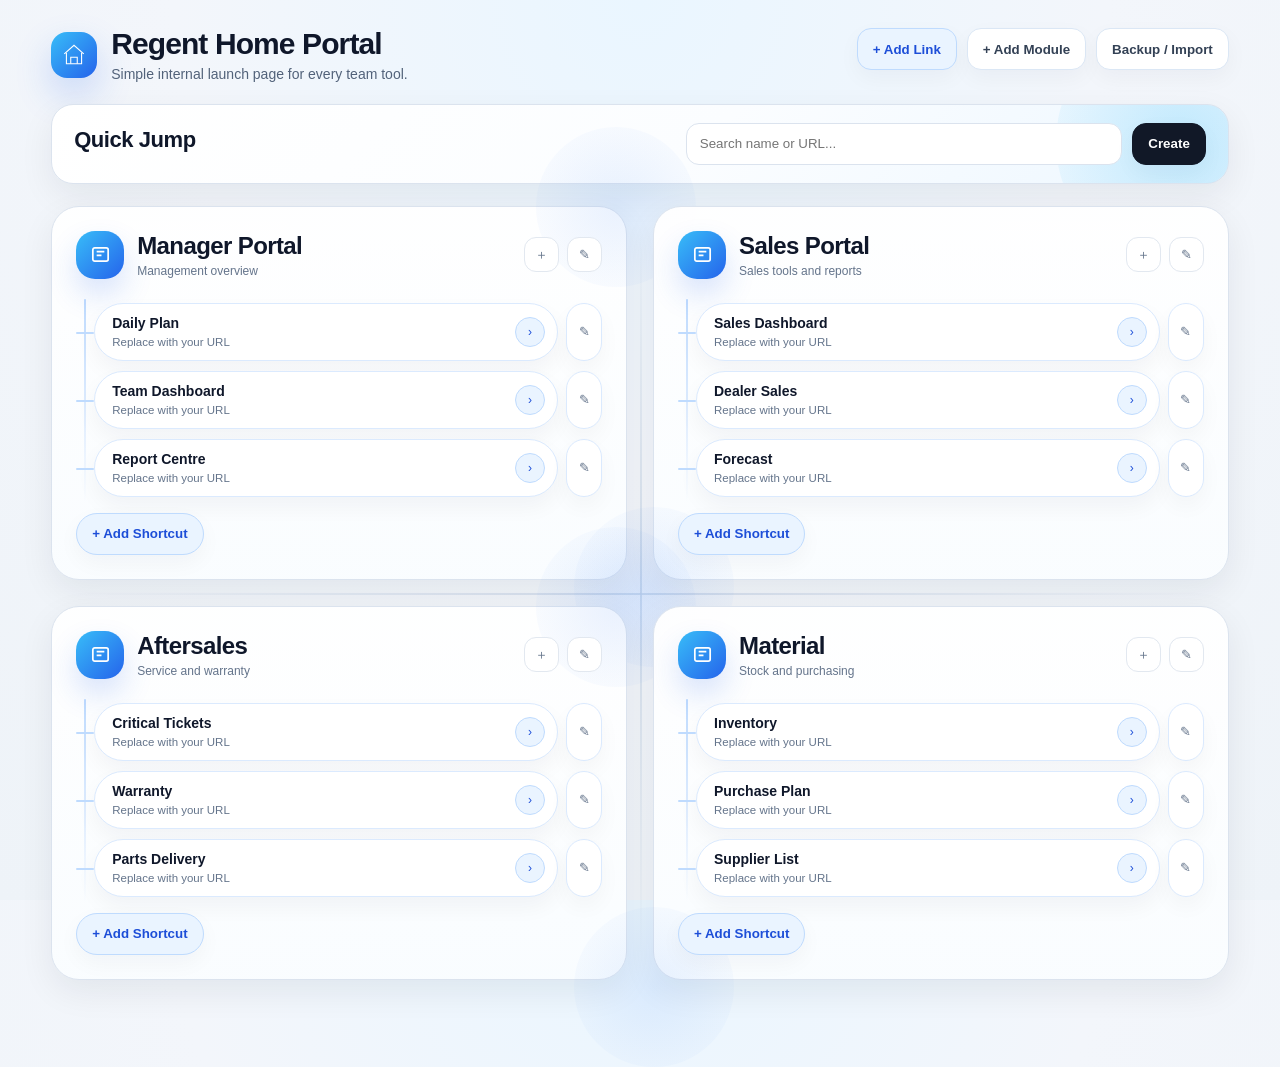
==== index.html @ 72407974 "2" ====
<!doctype html>
<html lang="en">
<head>
<meta charset="utf-8"/>
<meta name="viewport" content="width=device-width,initial-scale=1"/>
<title>Regent Home Portal</title>
<style>
:root{--bg:#f3f6fb;--card:#fff;--ink:#0f172a;--muted:#64748b;--line:#dbe3ee;--blue:#3b82f6;--blue2:#38bdf8;--nav:#0b1222;--shadow:0 12px 34px rgba(15,23,42,.07);--shadow2:0 24px 80px rgba(15,23,42,.18);--radius:22px}
*{box-sizing:border-box}html,body{height:100%}body{margin:0;background:radial-gradient(circle at top,#eaf6ff 0,#f3f6fb 42%,#eef3f8 100%);color:var(--ink);font-family:Inter,"Segoe UI",Roboto,Arial,sans-serif;font-size:14px}.page{min-height:100vh;padding:28px clamp(18px,4vw,54px) 44px}.topbar{display:flex;align-items:flex-start;justify-content:space-between;gap:20px;margin-bottom:22px}.brand{display:flex;gap:14px;align-items:center}.brandMark{width:46px;height:46px;border-radius:16px;background:linear-gradient(135deg,var(--blue2),#2563eb);display:flex;align-items:center;justify-content:center;color:#fff;box-shadow:0 16px 36px rgba(37,99,235,.22)}.brand h1{font-size:30px;line-height:1.05;margin:0;font-weight:650;letter-spacing:-.03em}.brand p{margin:6px 0 0;color:#52627a}.actions{display:flex;gap:10px;flex-wrap:wrap;justify-content:flex-end}.btn{height:42px;border:1px solid #dbe7f5;background:#fff;border-radius:14px;padding:0 15px;color:#334155;font-weight:650;cursor:pointer;box-shadow:0 8px 22px rgba(15,23,42,.04)}.btn:hover{background:#f8fbff}.btn.primary{border-color:#bfdbfe;background:#eaf4ff;color:#1d4ed8}.btn.dark{border-color:#111827;background:#111827;color:#fff}.btn.danger{border-color:#fecaca;background:#fff1f2;color:#b91c1c}.hero{position:relative;background:linear-gradient(135deg,#fff 0%,#fbfdff 55%,#edf7ff 100%);border:1px solid var(--line);border-radius:var(--radius);box-shadow:var(--shadow);padding:22px 24px;margin-bottom:22px;overflow:hidden}.hero:before{content:"";position:absolute;right:-78px;top:-88px;width:250px;height:250px;border-radius:999px;background:radial-gradient(circle,rgba(56,189,248,.25),rgba(59,130,246,0));pointer-events:none}.heroInner{position:relative;display:grid;grid-template-columns:1fr auto;gap:16px;align-items:center}.hero h2{font-size:22px;margin:0 0 8px;font-weight:600;letter-spacing:-.02em}.hero p{margin:0;color:#607089;line-height:1.5}.searchWrap{display:flex;gap:10px;min-width:min(520px,45vw)}.input,.select{height:42px;border:1px solid var(--line);border-radius:13px;background:#fff;padding:0 13px;color:#0f172a;outline:0;width:100%}.input:focus,.select:focus,.textarea:focus{border-color:#93c5fd;box-shadow:0 0 0 3px rgba(147,197,253,.28)}
.portalCanvas{position:relative;display:grid;grid-template-columns:1fr 1fr;grid-template-rows:minmax(310px,1fr) minmax(310px,1fr);gap:22px;min-height:690px}.portalCanvas:before,.portalCanvas:after{content:"";position:absolute;background:#ccd7e5;z-index:0}.portalCanvas:before{left:50%;top:24px;bottom:24px;width:1px}.portalCanvas:after{top:50%;left:24px;right:24px;height:1px}.hub{position:absolute;left:50%;top:50%;transform:translate(-50%,-50%);width:96px;height:96px;border-radius:32px;background:linear-gradient(135deg,#0f172a,#1e293b);box-shadow:0 24px 70px rgba(15,23,42,.22);z-index:2;display:flex;align-items:center;justify-content:center;color:#fff;border:8px solid #f3f6fb}.hub svg{width:32px;height:32px;stroke-width:1.7}.moduleCard{position:relative;z-index:1;background:rgba(255,255,255,.92);border:1px solid var(--line);border-radius:26px;box-shadow:var(--shadow);padding:22px;display:flex;flex-direction:column;overflow:hidden}.moduleCard:after{content:"";position:absolute;width:160px;height:160px;right:-70px;top:-80px;border-radius:999px;background:radial-gradient(circle,rgba(59,130,246,.13),rgba(59,130,246,0));pointer-events:none}.moduleCard:nth-child(2n):after{left:-80px;right:auto;top:auto;bottom:-88px}.moduleTop{display:flex;align-items:center;justify-content:space-between;gap:12px;margin-bottom:16px}.moduleTitle{display:flex;align-items:center;gap:13px;min-width:0}.moduleIcon{width:48px;height:48px;border-radius:17px;background:linear-gradient(135deg,#38bdf8,#2563eb);color:#fff;display:flex;align-items:center;justify-content:center;box-shadow:0 15px 30px rgba(37,99,235,.18);flex:0 0 auto}.moduleIcon svg{width:23px;height:23px;stroke-width:1.8}.moduleTitle h3{margin:0;font-size:24px;font-weight:650;letter-spacing:-.025em;white-space:nowrap;overflow:hidden;text-overflow:ellipsis}.moduleTitle p{margin:4px 0 0;color:#64748b;font-size:12px}.miniActions{display:flex;gap:8px}.iconBtn{width:35px;height:35px;border:1px solid #e2e8f0;background:#fff;border-radius:12px;display:inline-flex;align-items:center;justify-content:center;cursor:pointer;color:#64748b}.iconBtn:hover{background:#f8fbff;color:#0f172a}.linkGrid{display:grid;grid-template-columns:repeat(2,minmax(0,1fr));gap:12px;margin-top:4px}.portalLink{min-height:74px;text-decoration:none;color:#0f172a;background:#f9fbfe;border:1px solid #e5edf6;border-radius:16px;padding:14px 14px;display:grid;grid-template-columns:1fr auto;gap:10px;align-items:center;transition:.16s ease}.portalLink:hover{transform:translateY(-2px);background:#f4f9ff;border-color:#cfe3fb;box-shadow:0 12px 28px rgba(15,23,42,.07)}.portalLink b{display:block;font-size:14px;font-weight:650;overflow:hidden;text-overflow:ellipsis;white-space:nowrap}.portalLink span{display:block;margin-top:5px;color:#64748b;font-size:12px;overflow:hidden;text-overflow:ellipsis;white-space:nowrap}.goBadge{font-size:12px;color:#1d4ed8;background:#eaf4ff;border:1px solid #bfdbfe;border-radius:999px;padding:6px 9px}.empty{border:1px dashed #cbd5e1;border-radius:17px;background:rgba(248,251,255,.75);padding:17px;color:#64748b;line-height:1.5}.addSmall{margin-top:auto;padding-top:16px}.portalView{display:none;position:fixed;inset:0;z-index:40;background:var(--bg)}.portalView.active{display:block}.portalBar{height:62px;display:flex;align-items:center;justify-content:space-between;gap:12px;background:#fff;border-bottom:1px solid var(--line);box-shadow:0 10px 28px rgba(15,23,42,.05);padding:0 18px 0 22px}.portalTitle{min-width:0}.portalTitle b{display:block;font-weight:650;white-space:nowrap;overflow:hidden;text-overflow:ellipsis}.portalTitle span{display:block;color:#64748b;font-size:12px;margin-top:2px;white-space:nowrap;overflow:hidden;text-overflow:ellipsis}.frameWrap{height:calc(100vh - 62px);position:relative}.frame{width:100%;height:100%;border:0;background:#fff}.floatingHome{position:fixed;right:22px;bottom:22px;z-index:60;width:58px;height:58px;border:0;border-radius:20px;background:linear-gradient(135deg,#38bdf8,#2563eb);color:#fff;box-shadow:0 18px 45px rgba(37,99,235,.30);display:none;align-items:center;justify-content:center;cursor:pointer}.portalView.active .floatingHome{display:flex}.modalBack{position:fixed;inset:0;background:rgba(15,23,42,.42);display:none;align-items:center;justify-content:center;z-index:80;padding:20px}.modalBack.active{display:flex}.modal{width:min(720px,100%);background:#fff;border-radius:20px;box-shadow:var(--shadow2);border:1px solid #e2e8f0;overflow:hidden}.modalHead{padding:20px 22px;border-bottom:1px solid #edf2f8;display:flex;justify-content:space-between;align-items:center}.modalHead h3{margin:0;font-size:20px;font-weight:650}.modalBody{padding:20px 22px;display:grid;gap:14px}.formGrid{display:grid;grid-template-columns:1fr 1fr;gap:12px}.field{display:grid;gap:7px}.field label{font-weight:650;color:#334155;font-size:12px}.field.full{grid-column:1/-1}.modalFoot{display:flex;justify-content:flex-end;gap:10px;padding:16px 22px 22px}.textarea{min-height:130px;border:1px solid var(--line);border-radius:12px;background:#fff;padding:12px 13px;color:#0f172a;outline:0;resize:vertical;font-family:inherit}.hide{display:none!important}@media(max-width:1050px){.portalCanvas{grid-template-columns:1fr;grid-template-rows:auto;min-height:0}.portalCanvas:before,.portalCanvas:after,.hub{display:none}.linkGrid{grid-template-columns:repeat(2,minmax(0,1fr))}.heroInner{grid-template-columns:1fr}.searchWrap{min-width:0}}@media(max-width:650px){.page{padding:20px 16px 34px}.topbar{display:block}.actions{justify-content:flex-start;margin-top:14px}.brand h1{font-size:26px}.moduleTitle h3{font-size:20px}.linkGrid,.formGrid{grid-template-columns:1fr}.portalBar{height:auto;min-height:68px;align-items:flex-start;padding:14px}.frameWrap{height:calc(100vh - 76px)}}

/* v3: cleaner link-tree style without the centre Home hub */
.hero{padding:18px 22px}.heroTag{display:none}.portalCanvas{gap:26px;min-height:660px}.portalCanvas:before,.portalCanvas:after{background:linear-gradient(90deg,transparent,#c9d7e8,transparent);opacity:.75}.portalCanvas:before{width:2px;background:linear-gradient(180deg,transparent,#c9d7e8,transparent)}.portalCanvas:after{height:2px}.hub{display:none!important}.moduleCard{border-radius:28px;padding:24px;background:linear-gradient(180deg,rgba(255,255,255,.96),rgba(250,253,255,.94));overflow:visible}.moduleCard:before{content:"";position:absolute;left:32px;top:92px;bottom:76px;width:2px;background:linear-gradient(180deg,#bfdbfe,#dbeafe,transparent);border-radius:999px}.moduleCard:after{opacity:.8}.moduleTop{position:relative;z-index:1}.moduleIcon{border-radius:19px}.linkGrid{position:relative;z-index:1;display:flex;flex-direction:column;gap:10px;margin-top:8px;padding-left:18px}.shortcutWrap{position:relative;display:grid;grid-template-columns:1fr 36px;gap:8px;align-items:stretch}.shortcutWrap:before{content:"";position:absolute;left:-18px;top:50%;width:18px;height:2px;background:#bfdbfe;border-radius:999px}.portalLink{min-height:58px;border-radius:999px;padding:11px 12px 11px 17px;display:grid;grid-template-columns:1fr auto;background:#fff;border-color:#dbeafe;box-shadow:0 10px 22px rgba(15,23,42,.045)}.portalLink:hover{transform:translateX(3px);box-shadow:0 14px 30px rgba(37,99,235,.10)}.portalLink b{font-size:14px}.portalLink span{font-size:11.5px}.goBadge{display:inline-flex;align-items:center;justify-content:center;min-width:30px;height:30px;padding:0;border-radius:999px;font-style:normal}.editShortcut{width:36px;height:100%;min-height:58px;border-radius:18px;border:1px solid #dbeafe;background:#fff;color:#64748b;cursor:pointer;box-shadow:0 10px 22px rgba(15,23,42,.035)}.editShortcut:hover{background:#eaf4ff;color:#1d4ed8;border-color:#bfdbfe}.addSmall{position:relative;z-index:1}.addSmall .btn{border-radius:999px}.empty{position:relative;z-index:1;margin-left:18px}.frameNotice{display:none!important}@media(max-width:1050px){.portalCanvas:before,.portalCanvas:after{display:none}.moduleCard:before{left:31px}.linkGrid{grid-template-columns:1fr;display:flex}}@media(max-width:650px){.shortcutWrap{grid-template-columns:1fr 34px}.editShortcut{width:34px}.linkGrid{padding-left:14px}.shortcutWrap:before{left:-14px;width:14px}}

</style>
</head>
<body>
<div class="page" id="homeApp">
  <header class="topbar">
    <div class="brand"><div class="brandMark"><svg viewBox="0 0 24 24" width="26" height="26" fill="none" stroke="currentColor"><path d="M3 11l9-8 9 8"/><path d="M5 10v10h14V10"/><path d="M9 20v-6h6v6"/></svg></div><div><h1>Regent Home Portal</h1><p>Simple internal launch page for every team tool.</p></div></div>
    <div class="actions"><button class="btn primary" onclick="openLinkModal()">+ Add Link</button><button class="btn" onclick="openModuleModal()">+ Add Module</button><button class="btn" onclick="openDataModal()">Backup / Import</button></div>
  </header>
  <section class="hero">
    <div class="heroInner"><div><h2>Quick Jump</h2><p class="heroTag">Choose a portal, manage shortcuts, and keep everything in one clean launch board.</p></div><div class="searchWrap"><input id="searchInput" class="input" placeholder="Search name or URL..." oninput="render()"><button class="btn dark" onclick="openLinkModal()">Create</button></div></div>
  </section>
  <main class="portalCanvas" id="moduleGrid"></main>
</div>

<div id="portalView" class="portalView">
  <div class="portalBar"><div class="portalTitle"><b id="frameTitle">Portal</b><span id="frameUrl"></span></div><div class="actions"><button class="btn" onclick="reloadFrame()">Reload</button><button class="btn primary" onclick="goHome()">Home</button></div></div>
  <div class="frameWrap"><iframe id="portalFrame" class="frame" title="Portal content"></iframe></div>
  <button class="floatingHome" onclick="goHome()" title="Back to Home"><svg width="25" height="25" viewBox="0 0 24 24" fill="none" stroke="currentColor"><path d="M3 11l9-8 9 8"/><path d="M5 10v10h14V10"/><path d="M9 20v-6h6v6"/></svg></button>
</div>

<div id="linkModal" class="modalBack"><div class="modal"><div class="modalHead"><h3 id="linkModalTitle">Add Link</h3><button class="iconBtn" onclick="closeModals()">✕</button></div><div class="modalBody"><div class="formGrid"><div class="field"><label>Display Name</label><input id="linkName" class="input" placeholder="e.g. Dealer Workbench"></div><div class="field"><label>Module</label><select id="linkModule" class="select"></select></div><div class="field full"><label>URL / HTML file path</label><input id="linkUrl" class="input" placeholder="e.g. dealer-workbench.html or https://example.com"></div><div class="field full"><label>Short note</label><input id="linkNote" class="input" placeholder="Optional description"></div></div></div><div class="modalFoot"><button class="btn" onclick="closeModals()">Cancel</button><button id="deleteLinkBtn" class="btn danger hide" onclick="deleteEditingLink()">Delete</button><button class="btn primary" onclick="saveLink()">Save Link</button></div></div></div>
<div id="moduleModal" class="modalBack"><div class="modal"><div class="modalHead"><h3 id="moduleModalTitle">Add Module</h3><button class="iconBtn" onclick="closeModals()">✕</button></div><div class="modalBody"><div class="formGrid"><div class="field"><label>Module Name</label><input id="moduleName" class="input" placeholder="e.g. Dealer Portal"></div><div class="field"><label>Sub Title</label><input id="moduleNote" class="input" placeholder="Optional"></div></div></div><div class="modalFoot"><button class="btn" onclick="closeModals()">Cancel</button><button id="deleteModuleBtn" class="btn danger hide" onclick="deleteEditingModule()">Delete</button><button class="btn primary" onclick="saveModule()">Save Module</button></div></div></div>
<div id="dataModal" class="modalBack"><div class="modal"><div class="modalHead"><h3>Backup / Import</h3><button class="iconBtn" onclick="closeModals()">✕</button></div><div class="modalBody"><p style="margin:0;color:#607089;line-height:1.5">Copy this JSON as backup, or paste edited JSON and import it.</p><textarea id="dataText" class="textarea"></textarea></div><div class="modalFoot"><button class="btn" onclick="exportData()">Refresh Export</button><button class="btn primary" onclick="importData()">Import JSON</button></div></div></div>

<script>
const STORAGE_KEY="regent_home_portal_v2_grid";
const oldKey="regent_home_portal_v1";
const defaultData={modules:[
  {id:"manager",name:"Manager Portal",note:"Management overview",links:[{id:uid(),name:"Daily Plan",url:"#",note:"Replace with your URL"},{id:uid(),name:"Team Dashboard",url:"#",note:"Replace with your URL"},{id:uid(),name:"Report Centre",url:"#",note:"Replace with your URL"}]},
  {id:"sales",name:"Sales Portal",note:"Sales tools and reports",links:[{id:uid(),name:"Sales Dashboard",url:"#",note:"Replace with your URL"},{id:uid(),name:"Dealer Sales",url:"#",note:"Replace with your URL"},{id:uid(),name:"Forecast",url:"#",note:"Replace with your URL"}]},
  {id:"aftersales",name:"Aftersales",note:"Service and warranty",links:[{id:uid(),name:"Critical Tickets",url:"#",note:"Replace with your URL"},{id:uid(),name:"Warranty",url:"#",note:"Replace with your URL"},{id:uid(),name:"Parts Delivery",url:"#",note:"Replace with your URL"}]},
  {id:"material",name:"Material",note:"Stock and purchasing",links:[{id:uid(),name:"Inventory",url:"#",note:"Replace with your URL"},{id:uid(),name:"Purchase Plan",url:"#",note:"Replace with your URL"},{id:uid(),name:"Supplier List",url:"#",note:"Replace with your URL"}]}
]};
let data=loadData();let editingLink=null;let editingModule=null;const $=id=>document.getElementById(id);
function uid(){return "id"+Math.random().toString(36).slice(2,10)+Date.now().toString(36).slice(-4)}
function loadData(){try{const raw=localStorage.getItem(STORAGE_KEY)||localStorage.getItem(oldKey);if(raw){const parsed=JSON.parse(raw);if(parsed.modules&&Array.isArray(parsed.modules))return parsed}}catch(e){}return structuredClone(defaultData)}
function saveData(){localStorage.setItem(STORAGE_KEY,JSON.stringify(data));}
function esc(v){return String(v??"").replace(/[&<>"']/g,s=>({"&":"&amp;","<":"&lt;",">":"&gt;","\"":"&quot;","'":"&#39;"}[s]))}
function iconSvg(){return `<svg viewBox="0 0 24 24" fill="none" stroke="currentColor"><path d="M4 7a2 2 0 0 1 2-2h12a2 2 0 0 1 2 2v10a2 2 0 0 1-2 2H6a2 2 0 0 1-2-2z"/><path d="M8 9h8M8 13h5"/></svg>`}
function render(){const q=($('searchInput')?.value||'').trim().toLowerCase();const grid=$('moduleGrid');grid.innerHTML='';const modules=data.modules.map(m=>({...m,links:(m.links||[]).filter(l=>!q||[l.name,l.url,l.note,m.name].join(' ').toLowerCase().includes(q))})).filter(m=>!q||m.links.length||m.name.toLowerCase().includes(q));
  modules.forEach(m=>{const card=document.createElement('section');card.className='moduleCard';card.innerHTML=`<div class="moduleTop"><div class="moduleTitle"><div class="moduleIcon">${iconSvg()}</div><div><h3>${esc(m.name)}</h3><p>${esc(m.note||`${(m.links||[]).length} shortcuts`)}</p></div></div><div class="miniActions"><button class="iconBtn" title="Add link" onclick="openLinkModal('${m.id}')">＋</button><button class="iconBtn" title="Edit module" onclick="openModuleModal('${m.id}')">✎</button></div></div><div class="linkGrid">${m.links&&m.links.length?m.links.map(l=>`<div class="shortcutWrap"><a class="portalLink" href="${esc(l.url)}" onclick="openPortal(event,'${m.id}','${l.id}')"><div><b>${esc(l.name)}</b><span>${esc(l.note||l.url)}</span></div><em class="goBadge">›</em></a><button class="editShortcut" title="Edit shortcut" onclick="openLinkModal('${m.id}','${l.id}')">✎</button></div>`).join(''):`<div class="empty">No links yet. Click ＋ to add a shortcut under this module.</div>`}</div><div class="addSmall"><button class="btn primary" onclick="openLinkModal('${m.id}')">+ Add Shortcut</button></div>`;grid.appendChild(card)});
  if(!modules.length){const card=document.createElement('section');card.className='moduleCard';card.innerHTML='<div class="empty">No matching portals found.</div>';grid.appendChild(card)}
}
function normalizeUrl(url){url=(url||'').trim();if(!url)return '#';if(url==='#')return '#';if(url.includes('://')||url.startsWith('/')||url.startsWith('./')||url.startsWith('../')||url.endsWith('.html'))return url;return 'https://'+url}
function findLink(moduleId,linkId){const m=data.modules.find(x=>x.id===moduleId);const l=m?.links?.find(x=>x.id===linkId);return{m,l}}
function openPortal(ev,moduleId,linkId){ev.preventDefault();const {m,l}=findLink(moduleId,linkId);if(!l)return;const url=normalizeUrl(l.url);if(url==='#'){alert('Please edit this shortcut and replace # with a real URL or HTML file path.');return}$('frameTitle').textContent=`${m.name} / ${l.name}`;$('frameUrl').textContent=url;$('portalFrame').src=url;$('portalView').classList.add('active')}
function goHome(){$('portalFrame').src='about:blank';$('portalView').classList.remove('active')}
function reloadFrame(){const f=$('portalFrame');if(f.src)f.src=f.src}
function refreshModuleSelect(selected){$('linkModule').innerHTML=data.modules.map(m=>`<option value="${esc(m.id)}" ${m.id===selected?'selected':''}>${esc(m.name)}</option>`).join('')}
function openLinkModal(moduleId,linkId){editingLink=null;refreshModuleSelect(moduleId||data.modules[0]?.id);$('linkModalTitle').textContent='Add Link';$('linkName').value='';$('linkUrl').value='';$('linkNote').value='';$('deleteLinkBtn').classList.add('hide');if(moduleId&&linkId){const {l}=findLink(moduleId,linkId);if(l){editingLink={moduleId,linkId};$('linkModalTitle').textContent='Edit Link';$('linkModule').value=moduleId;$('linkName').value=l.name||'';$('linkUrl').value=l.url||'';$('linkNote').value=l.note||'';$('deleteLinkBtn').classList.remove('hide')}}$('linkModal').classList.add('active');setTimeout(()=>$('linkName').focus(),40)}
function saveLink(){const moduleId=$('linkModule').value;const name=$('linkName').value.trim();const url=$('linkUrl').value.trim();const note=$('linkNote').value.trim();if(!name||!url){alert('Please enter both display name and URL.');return}if(editingLink){const oldM=data.modules.find(m=>m.id===editingLink.moduleId);const idx=oldM?.links?.findIndex(l=>l.id===editingLink.linkId);if(idx>=0){const item={...oldM.links[idx],name,url,note};oldM.links.splice(idx,1);const newM=data.modules.find(m=>m.id===moduleId);newM.links=newM.links||[];newM.links.push(item)}}else{const m=data.modules.find(x=>x.id===moduleId);m.links=m.links||[];m.links.push({id:uid(),name,url,note})}saveData();closeModals();render()}
function deleteEditingLink(){if(!editingLink)return;const m=data.modules.find(x=>x.id===editingLink.moduleId);m.links=(m.links||[]).filter(l=>l.id!==editingLink.linkId);saveData();closeModals();render()}
function openModuleModal(moduleId){editingModule=null;$('moduleModalTitle').textContent='Add Module';$('moduleName').value='';$('moduleNote').value='';$('deleteModuleBtn').classList.add('hide');if(moduleId){const m=data.modules.find(x=>x.id===moduleId);if(m){editingModule=moduleId;$('moduleModalTitle').textContent='Edit Module';$('moduleName').value=m.name||'';$('moduleNote').value=m.note||'';$('deleteModuleBtn').classList.remove('hide')}}$('moduleModal').classList.add('active');setTimeout(()=>$('moduleName').focus(),40)}
function saveModule(){const name=$('moduleName').value.trim();const note=$('moduleNote').value.trim();if(!name){alert('Please enter module name.');return}if(editingModule){const m=data.modules.find(x=>x.id===editingModule);m.name=name;m.note=note}else{data.modules.push({id:uid(),name,note,links:[]})}saveData();closeModals();render()}
function deleteEditingModule(){if(!editingModule)return;if(!confirm('Delete this module and all shortcuts inside it?'))return;data.modules=data.modules.filter(m=>m.id!==editingModule);saveData();closeModals();render()}
function openDataModal(){$('dataModal').classList.add('active');exportData()}
function exportData(){$('dataText').value=JSON.stringify(data,null,2)}
function importData(){try{const parsed=JSON.parse($('dataText').value);if(!parsed.modules||!Array.isArray(parsed.modules))throw new Error('JSON must contain modules array');data=parsed;saveData();closeModals();render()}catch(e){alert('Import failed: '+e.message)}}
function closeModals(){document.querySelectorAll('.modalBack').forEach(m=>m.classList.remove('active'))}
document.addEventListener('keydown',e=>{if(e.key==='Escape')closeModals()});document.addEventListener('click',e=>{const a=e.target.closest('.portalLink');if(!a)return;const onclick=a.getAttribute('onclick')||'';});render();
</script>
</body>
</html>
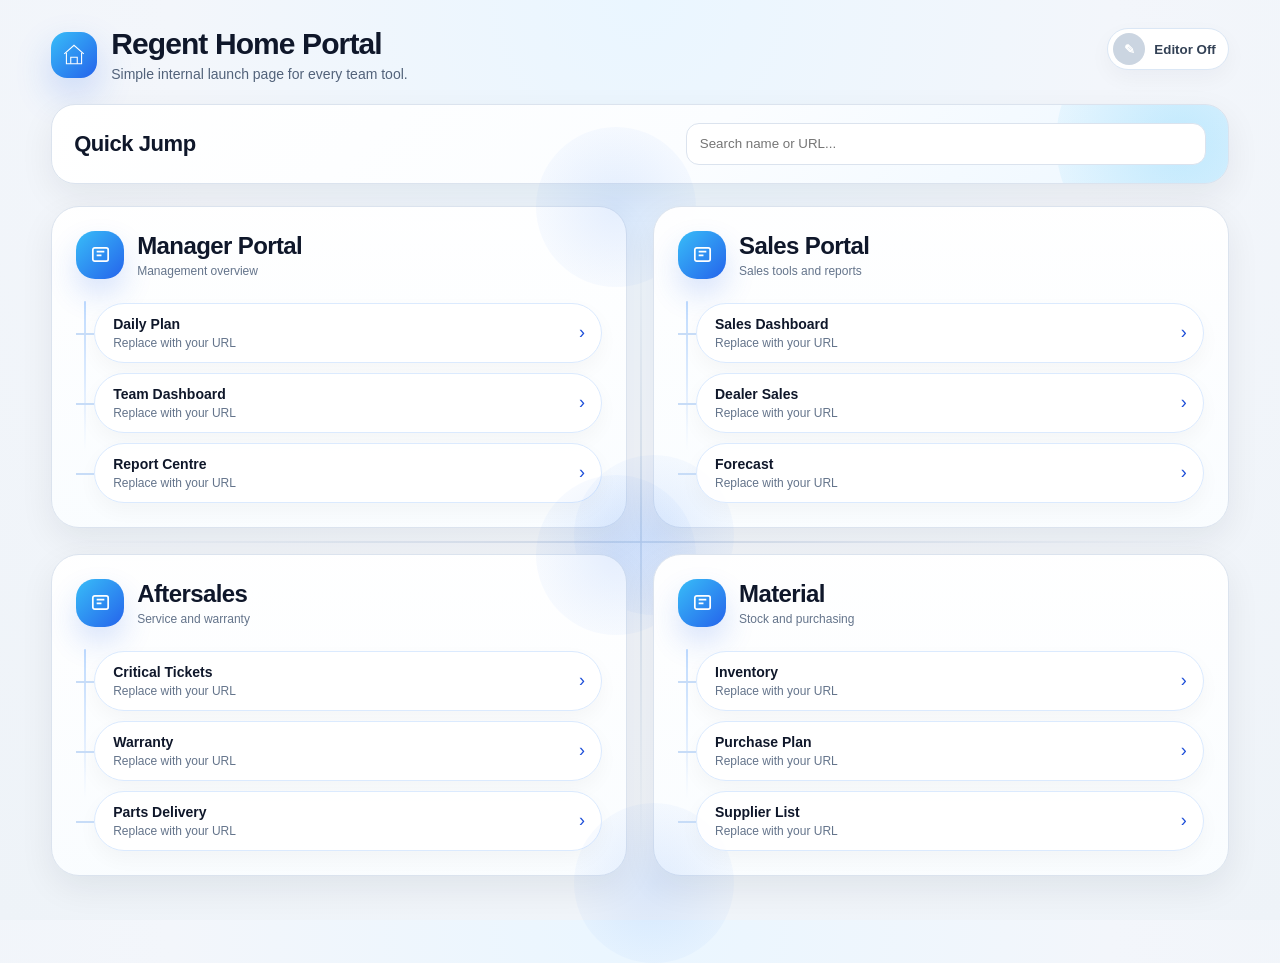
==== commit 7c12d087: "11" ====
--- a/index.html
+++ b/index.html
@@ -5,24 +5,18 @@
 <meta name="viewport" content="width=device-width,initial-scale=1"/>
 <title>Regent Home Portal</title>
 <style>
-:root{--bg:#f3f6fb;--card:#fff;--ink:#0f172a;--muted:#64748b;--line:#dbe3ee;--blue:#3b82f6;--blue2:#38bdf8;--nav:#0b1222;--shadow:0 12px 34px rgba(15,23,42,.07);--shadow2:0 24px 80px rgba(15,23,42,.18);--radius:22px}
-*{box-sizing:border-box}html,body{height:100%}body{margin:0;background:radial-gradient(circle at top,#eaf6ff 0,#f3f6fb 42%,#eef3f8 100%);color:var(--ink);font-family:Inter,"Segoe UI",Roboto,Arial,sans-serif;font-size:14px}.page{min-height:100vh;padding:28px clamp(18px,4vw,54px) 44px}.topbar{display:flex;align-items:flex-start;justify-content:space-between;gap:20px;margin-bottom:22px}.brand{display:flex;gap:14px;align-items:center}.brandMark{width:46px;height:46px;border-radius:16px;background:linear-gradient(135deg,var(--blue2),#2563eb);display:flex;align-items:center;justify-content:center;color:#fff;box-shadow:0 16px 36px rgba(37,99,235,.22)}.brand h1{font-size:30px;line-height:1.05;margin:0;font-weight:650;letter-spacing:-.03em}.brand p{margin:6px 0 0;color:#52627a}.actions{display:flex;gap:10px;flex-wrap:wrap;justify-content:flex-end}.btn{height:42px;border:1px solid #dbe7f5;background:#fff;border-radius:14px;padding:0 15px;color:#334155;font-weight:650;cursor:pointer;box-shadow:0 8px 22px rgba(15,23,42,.04)}.btn:hover{background:#f8fbff}.btn.primary{border-color:#bfdbfe;background:#eaf4ff;color:#1d4ed8}.btn.dark{border-color:#111827;background:#111827;color:#fff}.btn.danger{border-color:#fecaca;background:#fff1f2;color:#b91c1c}.hero{position:relative;background:linear-gradient(135deg,#fff 0%,#fbfdff 55%,#edf7ff 100%);border:1px solid var(--line);border-radius:var(--radius);box-shadow:var(--shadow);padding:22px 24px;margin-bottom:22px;overflow:hidden}.hero:before{content:"";position:absolute;right:-78px;top:-88px;width:250px;height:250px;border-radius:999px;background:radial-gradient(circle,rgba(56,189,248,.25),rgba(59,130,246,0));pointer-events:none}.heroInner{position:relative;display:grid;grid-template-columns:1fr auto;gap:16px;align-items:center}.hero h2{font-size:22px;margin:0 0 8px;font-weight:600;letter-spacing:-.02em}.hero p{margin:0;color:#607089;line-height:1.5}.searchWrap{display:flex;gap:10px;min-width:min(520px,45vw)}.input,.select{height:42px;border:1px solid var(--line);border-radius:13px;background:#fff;padding:0 13px;color:#0f172a;outline:0;width:100%}.input:focus,.select:focus,.textarea:focus{border-color:#93c5fd;box-shadow:0 0 0 3px rgba(147,197,253,.28)}
-.portalCanvas{position:relative;display:grid;grid-template-columns:1fr 1fr;grid-template-rows:minmax(310px,1fr) minmax(310px,1fr);gap:22px;min-height:690px}.portalCanvas:before,.portalCanvas:after{content:"";position:absolute;background:#ccd7e5;z-index:0}.portalCanvas:before{left:50%;top:24px;bottom:24px;width:1px}.portalCanvas:after{top:50%;left:24px;right:24px;height:1px}.hub{position:absolute;left:50%;top:50%;transform:translate(-50%,-50%);width:96px;height:96px;border-radius:32px;background:linear-gradient(135deg,#0f172a,#1e293b);box-shadow:0 24px 70px rgba(15,23,42,.22);z-index:2;display:flex;align-items:center;justify-content:center;color:#fff;border:8px solid #f3f6fb}.hub svg{width:32px;height:32px;stroke-width:1.7}.moduleCard{position:relative;z-index:1;background:rgba(255,255,255,.92);border:1px solid var(--line);border-radius:26px;box-shadow:var(--shadow);padding:22px;display:flex;flex-direction:column;overflow:hidden}.moduleCard:after{content:"";position:absolute;width:160px;height:160px;right:-70px;top:-80px;border-radius:999px;background:radial-gradient(circle,rgba(59,130,246,.13),rgba(59,130,246,0));pointer-events:none}.moduleCard:nth-child(2n):after{left:-80px;right:auto;top:auto;bottom:-88px}.moduleTop{display:flex;align-items:center;justify-content:space-between;gap:12px;margin-bottom:16px}.moduleTitle{display:flex;align-items:center;gap:13px;min-width:0}.moduleIcon{width:48px;height:48px;border-radius:17px;background:linear-gradient(135deg,#38bdf8,#2563eb);color:#fff;display:flex;align-items:center;justify-content:center;box-shadow:0 15px 30px rgba(37,99,235,.18);flex:0 0 auto}.moduleIcon svg{width:23px;height:23px;stroke-width:1.8}.moduleTitle h3{margin:0;font-size:24px;font-weight:650;letter-spacing:-.025em;white-space:nowrap;overflow:hidden;text-overflow:ellipsis}.moduleTitle p{margin:4px 0 0;color:#64748b;font-size:12px}.miniActions{display:flex;gap:8px}.iconBtn{width:35px;height:35px;border:1px solid #e2e8f0;background:#fff;border-radius:12px;display:inline-flex;align-items:center;justify-content:center;cursor:pointer;color:#64748b}.iconBtn:hover{background:#f8fbff;color:#0f172a}.linkGrid{display:grid;grid-template-columns:repeat(2,minmax(0,1fr));gap:12px;margin-top:4px}.portalLink{min-height:74px;text-decoration:none;color:#0f172a;background:#f9fbfe;border:1px solid #e5edf6;border-radius:16px;padding:14px 14px;display:grid;grid-template-columns:1fr auto;gap:10px;align-items:center;transition:.16s ease}.portalLink:hover{transform:translateY(-2px);background:#f4f9ff;border-color:#cfe3fb;box-shadow:0 12px 28px rgba(15,23,42,.07)}.portalLink b{display:block;font-size:14px;font-weight:650;overflow:hidden;text-overflow:ellipsis;white-space:nowrap}.portalLink span{display:block;margin-top:5px;color:#64748b;font-size:12px;overflow:hidden;text-overflow:ellipsis;white-space:nowrap}.goBadge{font-size:12px;color:#1d4ed8;background:#eaf4ff;border:1px solid #bfdbfe;border-radius:999px;padding:6px 9px}.empty{border:1px dashed #cbd5e1;border-radius:17px;background:rgba(248,251,255,.75);padding:17px;color:#64748b;line-height:1.5}.addSmall{margin-top:auto;padding-top:16px}.portalView{display:none;position:fixed;inset:0;z-index:40;background:var(--bg)}.portalView.active{display:block}.portalBar{height:62px;display:flex;align-items:center;justify-content:space-between;gap:12px;background:#fff;border-bottom:1px solid var(--line);box-shadow:0 10px 28px rgba(15,23,42,.05);padding:0 18px 0 22px}.portalTitle{min-width:0}.portalTitle b{display:block;font-weight:650;white-space:nowrap;overflow:hidden;text-overflow:ellipsis}.portalTitle span{display:block;color:#64748b;font-size:12px;margin-top:2px;white-space:nowrap;overflow:hidden;text-overflow:ellipsis}.frameWrap{height:calc(100vh - 62px);position:relative}.frame{width:100%;height:100%;border:0;background:#fff}.floatingHome{position:fixed;right:22px;bottom:22px;z-index:60;width:58px;height:58px;border:0;border-radius:20px;background:linear-gradient(135deg,#38bdf8,#2563eb);color:#fff;box-shadow:0 18px 45px rgba(37,99,235,.30);display:none;align-items:center;justify-content:center;cursor:pointer}.portalView.active .floatingHome{display:flex}.modalBack{position:fixed;inset:0;background:rgba(15,23,42,.42);display:none;align-items:center;justify-content:center;z-index:80;padding:20px}.modalBack.active{display:flex}.modal{width:min(720px,100%);background:#fff;border-radius:20px;box-shadow:var(--shadow2);border:1px solid #e2e8f0;overflow:hidden}.modalHead{padding:20px 22px;border-bottom:1px solid #edf2f8;display:flex;justify-content:space-between;align-items:center}.modalHead h3{margin:0;font-size:20px;font-weight:650}.modalBody{padding:20px 22px;display:grid;gap:14px}.formGrid{display:grid;grid-template-columns:1fr 1fr;gap:12px}.field{display:grid;gap:7px}.field label{font-weight:650;color:#334155;font-size:12px}.field.full{grid-column:1/-1}.modalFoot{display:flex;justify-content:flex-end;gap:10px;padding:16px 22px 22px}.textarea{min-height:130px;border:1px solid var(--line);border-radius:12px;background:#fff;padding:12px 13px;color:#0f172a;outline:0;resize:vertical;font-family:inherit}.hide{display:none!important}@media(max-width:1050px){.portalCanvas{grid-template-columns:1fr;grid-template-rows:auto;min-height:0}.portalCanvas:before,.portalCanvas:after,.hub{display:none}.linkGrid{grid-template-columns:repeat(2,minmax(0,1fr))}.heroInner{grid-template-columns:1fr}.searchWrap{min-width:0}}@media(max-width:650px){.page{padding:20px 16px 34px}.topbar{display:block}.actions{justify-content:flex-start;margin-top:14px}.brand h1{font-size:26px}.moduleTitle h3{font-size:20px}.linkGrid,.formGrid{grid-template-columns:1fr}.portalBar{height:auto;min-height:68px;align-items:flex-start;padding:14px}.frameWrap{height:calc(100vh - 76px)}}
-
-/* v3: cleaner link-tree style without the centre Home hub */
-.hero{padding:18px 22px}.heroTag{display:none}.portalCanvas{gap:26px;min-height:660px}.portalCanvas:before,.portalCanvas:after{background:linear-gradient(90deg,transparent,#c9d7e8,transparent);opacity:.75}.portalCanvas:before{width:2px;background:linear-gradient(180deg,transparent,#c9d7e8,transparent)}.portalCanvas:after{height:2px}.hub{display:none!important}.moduleCard{border-radius:28px;padding:24px;background:linear-gradient(180deg,rgba(255,255,255,.96),rgba(250,253,255,.94));overflow:visible}.moduleCard:before{content:"";position:absolute;left:32px;top:92px;bottom:76px;width:2px;background:linear-gradient(180deg,#bfdbfe,#dbeafe,transparent);border-radius:999px}.moduleCard:after{opacity:.8}.moduleTop{position:relative;z-index:1}.moduleIcon{border-radius:19px}.linkGrid{position:relative;z-index:1;display:flex;flex-direction:column;gap:10px;margin-top:8px;padding-left:18px}.shortcutWrap{position:relative;display:grid;grid-template-columns:1fr 36px;gap:8px;align-items:stretch}.shortcutWrap:before{content:"";position:absolute;left:-18px;top:50%;width:18px;height:2px;background:#bfdbfe;border-radius:999px}.portalLink{min-height:58px;border-radius:999px;padding:11px 12px 11px 17px;display:grid;grid-template-columns:1fr auto;background:#fff;border-color:#dbeafe;box-shadow:0 10px 22px rgba(15,23,42,.045)}.portalLink:hover{transform:translateX(3px);box-shadow:0 14px 30px rgba(37,99,235,.10)}.portalLink b{font-size:14px}.portalLink span{font-size:11.5px}.goBadge{display:inline-flex;align-items:center;justify-content:center;min-width:30px;height:30px;padding:0;border-radius:999px;font-style:normal}.editShortcut{width:36px;height:100%;min-height:58px;border-radius:18px;border:1px solid #dbeafe;background:#fff;color:#64748b;cursor:pointer;box-shadow:0 10px 22px rgba(15,23,42,.035)}.editShortcut:hover{background:#eaf4ff;color:#1d4ed8;border-color:#bfdbfe}.addSmall{position:relative;z-index:1}.addSmall .btn{border-radius:999px}.empty{position:relative;z-index:1;margin-left:18px}.frameNotice{display:none!important}@media(max-width:1050px){.portalCanvas:before,.portalCanvas:after{display:none}.moduleCard:before{left:31px}.linkGrid{grid-template-columns:1fr;display:flex}}@media(max-width:650px){.shortcutWrap{grid-template-columns:1fr 34px}.editShortcut{width:34px}.linkGrid{padding-left:14px}.shortcutWrap:before{left:-14px;width:14px}}
-
+:root{--bg:#f3f6fb;--card:#fff;--ink:#0f172a;--muted:#64748b;--line:#dbe3ee;--blue:#3b82f6;--blue2:#38bdf8;--shadow:0 12px 34px rgba(15,23,42,.07);--shadow2:0 24px 80px rgba(15,23,42,.18);--radius:24px}
+*{box-sizing:border-box}html,body{min-height:100%}body{margin:0;background:radial-gradient(circle at top,#eaf6ff 0,#f3f6fb 42%,#eef3f8 100%);color:var(--ink);font-family:Inter,"Segoe UI",Roboto,Arial,sans-serif;font-size:14px}.page{min-height:100vh;padding:28px clamp(18px,4vw,54px) 44px}.topbar{display:flex;align-items:flex-start;justify-content:space-between;gap:20px;margin-bottom:22px}.brand{display:flex;gap:14px;align-items:center}.brandMark{width:46px;height:46px;border-radius:16px;background:linear-gradient(135deg,var(--blue2),#2563eb);display:flex;align-items:center;justify-content:center;color:#fff;box-shadow:0 16px 36px rgba(37,99,235,.22)}.brand h1{font-size:30px;line-height:1.05;margin:0;font-weight:700;letter-spacing:-.03em}.brand p{margin:6px 0 0;color:#52627a}.actions{display:flex;gap:10px;flex-wrap:wrap;justify-content:flex-end;align-items:center}.btn{height:42px;border:1px solid #dbe7f5;background:#fff;border-radius:14px;padding:0 15px;color:#334155;font-weight:650;cursor:pointer;box-shadow:0 8px 22px rgba(15,23,42,.04)}.btn:hover{background:#f8fbff}.btn.primary{border-color:#bfdbfe;background:#eaf4ff;color:#1d4ed8}.btn.dark{border-color:#111827;background:#111827;color:#fff}.btn.danger{border-color:#fecaca;background:#fff1f2;color:#b91c1c}.editorSwitch{height:42px;display:inline-flex;align-items:center;gap:9px;border:1px solid #dbe7f5;background:#fff;border-radius:999px;padding:4px 12px 4px 5px;cursor:pointer;box-shadow:0 8px 22px rgba(15,23,42,.04);font-weight:700;color:#334155}.switchDot{width:32px;height:32px;border-radius:999px;background:#cbd5e1;display:inline-flex;align-items:center;justify-content:center;color:#fff;transition:.18s}.editorSwitch.active{border-color:#bfdbfe;background:#eaf4ff;color:#1d4ed8}.editorSwitch.active .switchDot{background:linear-gradient(135deg,#38bdf8,#2563eb);transform:translateX(2px)}.editorTools{display:none}.editor .editorTools{display:flex}.hero{position:relative;background:linear-gradient(135deg,#fff 0%,#fbfdff 55%,#edf7ff 100%);border:1px solid var(--line);border-radius:var(--radius);box-shadow:var(--shadow);padding:18px 22px;margin-bottom:22px;overflow:hidden}.hero:before{content:"";position:absolute;right:-78px;top:-88px;width:250px;height:250px;border-radius:999px;background:radial-gradient(circle,rgba(56,189,248,.25),rgba(59,130,246,0));pointer-events:none}.heroInner{position:relative;display:grid;grid-template-columns:1fr minmax(280px,520px);gap:16px;align-items:center}.hero h2{font-size:22px;margin:0;font-weight:650;letter-spacing:-.02em}.searchWrap{display:flex;gap:10px}.input,.select{height:42px;border:1px solid var(--line);border-radius:13px;background:#fff;padding:0 13px;color:#0f172a;outline:0;width:100%}.input:focus,.select:focus,.textarea:focus{border-color:#93c5fd;box-shadow:0 0 0 3px rgba(147,197,253,.28)}
+.portalCanvas{position:relative;display:grid;grid-template-columns:1fr 1fr;grid-template-rows:minmax(310px,1fr) minmax(310px,1fr);gap:26px;min-height:660px}.portalCanvas:before,.portalCanvas:after{content:"";position:absolute;z-index:0;opacity:.75}.portalCanvas:before{left:50%;top:24px;bottom:24px;width:2px;background:linear-gradient(180deg,transparent,#c9d7e8,transparent)}.portalCanvas:after{top:50%;left:24px;right:24px;height:2px;background:linear-gradient(90deg,transparent,#c9d7e8,transparent)}.moduleCard{position:relative;z-index:1;background:linear-gradient(180deg,rgba(255,255,255,.97),rgba(250,253,255,.95));border:1px solid var(--line);border-radius:28px;box-shadow:var(--shadow);padding:24px;display:flex;flex-direction:column;overflow:visible;transition:.18s}.moduleCard:before{content:"";position:absolute;left:32px;top:94px;bottom:76px;width:2px;background:linear-gradient(180deg,#bfdbfe,#dbeafe,transparent);border-radius:999px}.moduleCard:after{content:"";position:absolute;width:160px;height:160px;right:-70px;top:-80px;border-radius:999px;background:radial-gradient(circle,rgba(59,130,246,.13),rgba(59,130,246,0));pointer-events:none}.moduleCard:nth-child(2n):after{left:-80px;right:auto;top:auto;bottom:-88px}.editor .moduleCard{cursor:grab}.moduleCard.dragging{opacity:.46;transform:scale(.985);box-shadow:0 10px 24px rgba(15,23,42,.05)}.moduleCard.dragOver{outline:3px solid rgba(59,130,246,.22);outline-offset:4px}.moduleTop{position:relative;z-index:1;display:flex;align-items:center;justify-content:space-between;gap:12px;margin-bottom:16px}.moduleTitle{display:flex;align-items:center;gap:13px;min-width:0}.moduleIcon{width:48px;height:48px;border-radius:19px;background:linear-gradient(135deg,#38bdf8,#2563eb);color:#fff;display:flex;align-items:center;justify-content:center;box-shadow:0 15px 30px rgba(37,99,235,.18);flex:0 0 auto}.moduleIcon svg{width:23px;height:23px;stroke-width:1.8}.moduleTitle h3{margin:0;font-size:24px;font-weight:700;letter-spacing:-.025em;white-space:nowrap;overflow:hidden;text-overflow:ellipsis}.moduleTitle p{margin:4px 0 0;color:#64748b;font-size:12px}.miniActions{display:none;gap:8px}.editor .miniActions{display:flex}.dragHint{display:none;color:#94a3b8;font-size:12px;font-weight:700;letter-spacing:.08em;text-transform:uppercase;margin-bottom:10px}.editor .dragHint{display:block}.iconBtn{width:35px;height:35px;border:1px solid #e2e8f0;background:#fff;border-radius:12px;display:inline-flex;align-items:center;justify-content:center;cursor:pointer;color:#64748b}.iconBtn:hover{background:#f8fbff;color:#0f172a}.linkGrid{position:relative;z-index:1;display:flex;flex-direction:column;gap:10px;margin-top:8px;padding-left:18px}.shortcutWrap{position:relative;display:grid;grid-template-columns:1fr;gap:8px;align-items:stretch}.editor .shortcutWrap{grid-template-columns:1fr 36px}.shortcutWrap:before{content:"";position:absolute;left:-18px;top:50%;width:18px;height:2px;background:#c7dcf7}.portalLink{min-height:60px;text-decoration:none;color:#0f172a;background:rgba(255,255,255,.92);border:1px solid #dbeafe;border-radius:999px;padding:12px 16px 12px 18px;display:grid;grid-template-columns:1fr auto;gap:10px;align-items:center;transition:.16s ease;box-shadow:0 8px 20px rgba(15,23,42,.035)}.portalLink:hover{transform:translateY(-1px);background:#f7fbff;border-color:#bfdbfe;box-shadow:0 12px 28px rgba(15,23,42,.07)}.portalLink b{display:block;font-size:14px;font-weight:700;overflow:hidden;text-overflow:ellipsis;white-space:nowrap}.portalLink span{display:block;margin-top:4px;color:#64748b;font-size:12px;overflow:hidden;text-overflow:ellipsis;white-space:nowrap}.goBadge{font-style:normal;font-size:18px;color:#1d4ed8}.editShortcut{display:none;width:36px;height:100%;border:1px solid #dbeafe;background:#fff;border-radius:18px;color:#64748b;cursor:pointer}.editor .editShortcut{display:block}.editShortcut:hover{color:#1d4ed8;background:#f8fbff}.empty{border:1px dashed #cbd5e1;border-radius:18px;background:rgba(248,251,255,.75);padding:17px;color:#64748b;line-height:1.5}.addSmall{display:none;margin-top:auto;padding-top:16px}.editor .addSmall{display:block}.portalView{display:none;position:fixed;inset:0;z-index:40;background:var(--bg)}.portalView.active{display:block}.portalBar{height:62px;display:flex;align-items:center;justify-content:space-between;gap:12px;background:#fff;border-bottom:1px solid var(--line);box-shadow:0 10px 28px rgba(15,23,42,.05);padding:0 18px 0 22px}.portalTitle{min-width:0}.portalTitle b{display:block;font-weight:700;white-space:nowrap;overflow:hidden;text-overflow:ellipsis}.portalTitle span{display:block;color:#64748b;font-size:12px;margin-top:2px;white-space:nowrap;overflow:hidden;text-overflow:ellipsis}.frameWrap{height:calc(100vh - 62px);position:relative}.frame{width:100%;height:100%;border:0;background:#fff}.frameNotice{display:none;position:absolute;left:24px;top:24px;right:24px;background:#fff7ed;border:1px solid #fdba74;color:#9a3412;border-radius:14px;padding:14px 16px;box-shadow:var(--shadow);line-height:1.5}.floatingHome{position:fixed;right:22px;bottom:22px;z-index:60;width:58px;height:58px;border:0;border-radius:20px;background:linear-gradient(135deg,#38bdf8,#2563eb);color:#fff;box-shadow:0 18px 45px rgba(37,99,235,.30);display:none;align-items:center;justify-content:center;cursor:pointer}.portalView.active .floatingHome{display:flex}.modalBack{position:fixed;inset:0;background:rgba(15,23,42,.42);display:none;align-items:center;justify-content:center;z-index:80;padding:20px}.modalBack.active{display:flex}.modal{width:min(720px,100%);background:#fff;border-radius:20px;box-shadow:var(--shadow2);border:1px solid #e2e8f0;overflow:hidden}.modalHead{padding:20px 22px;border-bottom:1px solid #edf2f8;display:flex;justify-content:space-between;align-items:center}.modalHead h3{margin:0;font-size:20px;font-weight:700}.modalBody{padding:20px 22px;display:grid;gap:14px}.formGrid{display:grid;grid-template-columns:1fr 1fr;gap:12px}.field{display:grid;gap:7px}.field label{font-weight:700;color:#334155;font-size:12px}.field.full{grid-column:1/-1}.modalFoot{display:flex;justify-content:flex-end;gap:10px;padding:16px 22px 22px}.textarea{min-height:130px;border:1px solid var(--line);border-radius:12px;background:#fff;padding:12px 13px;color:#0f172a;outline:0;resize:vertical;font-family:inherit}.hide{display:none!important}@media(max-width:1050px){.portalCanvas{grid-template-columns:1fr;grid-template-rows:auto;min-height:0}.portalCanvas:before,.portalCanvas:after{display:none}.heroInner{grid-template-columns:1fr}.searchWrap{min-width:0}}@media(max-width:650px){.page{padding:20px 16px 34px}.topbar{display:block}.actions{justify-content:flex-start;margin-top:14px}.brand h1{font-size:26px}.moduleTitle h3{font-size:20px}.formGrid{grid-template-columns:1fr}.portalBar{height:auto;min-height:68px;align-items:flex-start;padding:14px}.frameWrap{height:calc(100vh - 76px)}}
 </style>
 </head>
 <body>
-<div class="page" id="homeApp">
+<div class="page">
   <header class="topbar">
     <div class="brand"><div class="brandMark"><svg viewBox="0 0 24 24" width="26" height="26" fill="none" stroke="currentColor"><path d="M3 11l9-8 9 8"/><path d="M5 10v10h14V10"/><path d="M9 20v-6h6v6"/></svg></div><div><h1>Regent Home Portal</h1><p>Simple internal launch page for every team tool.</p></div></div>
-    <div class="actions"><button class="btn primary" onclick="openLinkModal()">+ Add Link</button><button class="btn" onclick="openModuleModal()">+ Add Module</button><button class="btn" onclick="openDataModal()">Backup / Import</button></div>
+    <div class="actions"><button id="editorSwitch" class="editorSwitch" onclick="toggleEditor()"><span class="switchDot">✎</span><span id="editorText">Editor Off</span></button><div class="editorTools"><button class="btn primary" onclick="openLinkModal()">+ Add Link</button><button class="btn" onclick="openModuleModal()">+ Add Module</button><button class="btn" onclick="openDataModal()">Backup / Import</button></div></div>
   </header>
-  <section class="hero">
-    <div class="heroInner"><div><h2>Quick Jump</h2><p class="heroTag">Choose a portal, manage shortcuts, and keep everything in one clean launch board.</p></div><div class="searchWrap"><input id="searchInput" class="input" placeholder="Search name or URL..." oninput="render()"><button class="btn dark" onclick="openLinkModal()">Create</button></div></div>
-  </section>
+  <section class="hero"><div class="heroInner"><h2>Quick Jump</h2><div class="searchWrap"><input id="searchInput" class="input" placeholder="Search name or URL..." oninput="render()"><button class="btn dark editorTools" onclick="openLinkModal()">Create</button></div></div></section>
   <main class="portalCanvas" id="moduleGrid"></main>
 </div>
 
@@ -38,6 +32,7 @@
 
 <script>
 const STORAGE_KEY="regent_home_portal_v2_grid";
+const EDITOR_KEY="regent_home_portal_editor_mode";
 const oldKey="regent_home_portal_v1";
 const defaultData={modules:[
   {id:"manager",name:"Manager Portal",note:"Management overview",links:[{id:uid(),name:"Daily Plan",url:"#",note:"Replace with your URL"},{id:uid(),name:"Team Dashboard",url:"#",note:"Replace with your URL"},{id:uid(),name:"Report Centre",url:"#",note:"Replace with your URL"}]},
@@ -45,33 +40,37 @@
   {id:"aftersales",name:"Aftersales",note:"Service and warranty",links:[{id:uid(),name:"Critical Tickets",url:"#",note:"Replace with your URL"},{id:uid(),name:"Warranty",url:"#",note:"Replace with your URL"},{id:uid(),name:"Parts Delivery",url:"#",note:"Replace with your URL"}]},
   {id:"material",name:"Material",note:"Stock and purchasing",links:[{id:uid(),name:"Inventory",url:"#",note:"Replace with your URL"},{id:uid(),name:"Purchase Plan",url:"#",note:"Replace with your URL"},{id:uid(),name:"Supplier List",url:"#",note:"Replace with your URL"}]}
 ]};
-let data=loadData();let editingLink=null;let editingModule=null;const $=id=>document.getElementById(id);
+let data=loadData();let editorMode=localStorage.getItem(EDITOR_KEY)==="1";let editingLink=null;let editingModule=null;let draggedModuleId=null;const $=id=>document.getElementById(id);
 function uid(){return "id"+Math.random().toString(36).slice(2,10)+Date.now().toString(36).slice(-4)}
 function loadData(){try{const raw=localStorage.getItem(STORAGE_KEY)||localStorage.getItem(oldKey);if(raw){const parsed=JSON.parse(raw);if(parsed.modules&&Array.isArray(parsed.modules))return parsed}}catch(e){}return structuredClone(defaultData)}
 function saveData(){localStorage.setItem(STORAGE_KEY,JSON.stringify(data));}
 function esc(v){return String(v??"").replace(/[&<>"']/g,s=>({"&":"&amp;","<":"&lt;",">":"&gt;","\"":"&quot;","'":"&#39;"}[s]))}
 function iconSvg(){return `<svg viewBox="0 0 24 24" fill="none" stroke="currentColor"><path d="M4 7a2 2 0 0 1 2-2h12a2 2 0 0 1 2 2v10a2 2 0 0 1-2 2H6a2 2 0 0 1-2-2z"/><path d="M8 9h8M8 13h5"/></svg>`}
+function setEditorMode(on){editorMode=!!on;localStorage.setItem(EDITOR_KEY,editorMode?"1":"0");document.body.classList.toggle('editor',editorMode);$('editorSwitch').classList.toggle('active',editorMode);$('editorText').textContent=editorMode?'Editor On':'Editor Off';render()}
+function toggleEditor(){setEditorMode(!editorMode)}
 function render(){const q=($('searchInput')?.value||'').trim().toLowerCase();const grid=$('moduleGrid');grid.innerHTML='';const modules=data.modules.map(m=>({...m,links:(m.links||[]).filter(l=>!q||[l.name,l.url,l.note,m.name].join(' ').toLowerCase().includes(q))})).filter(m=>!q||m.links.length||m.name.toLowerCase().includes(q));
-  modules.forEach(m=>{const card=document.createElement('section');card.className='moduleCard';card.innerHTML=`<div class="moduleTop"><div class="moduleTitle"><div class="moduleIcon">${iconSvg()}</div><div><h3>${esc(m.name)}</h3><p>${esc(m.note||`${(m.links||[]).length} shortcuts`)}</p></div></div><div class="miniActions"><button class="iconBtn" title="Add link" onclick="openLinkModal('${m.id}')">＋</button><button class="iconBtn" title="Edit module" onclick="openModuleModal('${m.id}')">✎</button></div></div><div class="linkGrid">${m.links&&m.links.length?m.links.map(l=>`<div class="shortcutWrap"><a class="portalLink" href="${esc(l.url)}" onclick="openPortal(event,'${m.id}','${l.id}')"><div><b>${esc(l.name)}</b><span>${esc(l.note||l.url)}</span></div><em class="goBadge">›</em></a><button class="editShortcut" title="Edit shortcut" onclick="openLinkModal('${m.id}','${l.id}')">✎</button></div>`).join(''):`<div class="empty">No links yet. Click ＋ to add a shortcut under this module.</div>`}</div><div class="addSmall"><button class="btn primary" onclick="openLinkModal('${m.id}')">+ Add Shortcut</button></div>`;grid.appendChild(card)});
+  modules.forEach(m=>{const card=document.createElement('section');card.className='moduleCard';card.dataset.moduleId=m.id;card.draggable=editorMode&&!q;card.innerHTML=`<div class="dragHint">Drag module to reorder</div><div class="moduleTop"><div class="moduleTitle"><div class="moduleIcon">${iconSvg()}</div><div><h3>${esc(m.name)}</h3><p>${esc(m.note||`${(m.links||[]).length} shortcuts`)}</p></div></div><div class="miniActions"><button class="iconBtn" title="Add link" onclick="openLinkModal('${m.id}')">＋</button><button class="iconBtn" title="Edit module" onclick="openModuleModal('${m.id}')">✎</button></div></div><div class="linkGrid">${m.links&&m.links.length?m.links.map(l=>`<div class="shortcutWrap"><a class="portalLink" href="${esc(l.url)}" onclick="openPortal(event,'${m.id}','${l.id}')"><div><b>${esc(l.name)}</b><span>${esc(l.note||l.url)}</span></div><em class="goBadge">›</em></a><button class="editShortcut" title="Edit shortcut" onclick="openLinkModal('${m.id}','${l.id}')">✎</button></div>`).join(''):`<div class="empty">${editorMode?'No links yet. Click ＋ to add a shortcut under this module.':'No links yet.'}</div>`}</div><div class="addSmall"><button class="btn primary" onclick="openLinkModal('${m.id}')">+ Add Shortcut</button></div>`;bindDrag(card);grid.appendChild(card)});
   if(!modules.length){const card=document.createElement('section');card.className='moduleCard';card.innerHTML='<div class="empty">No matching portals found.</div>';grid.appendChild(card)}
 }
+function bindDrag(card){card.addEventListener('dragstart',e=>{if(!editorMode||$('searchInput').value.trim()){e.preventDefault();return}draggedModuleId=card.dataset.moduleId;card.classList.add('dragging');e.dataTransfer.effectAllowed='move';e.dataTransfer.setData('text/plain',draggedModuleId)});card.addEventListener('dragend',()=>{draggedModuleId=null;document.querySelectorAll('.moduleCard').forEach(c=>c.classList.remove('dragging','dragOver'))});card.addEventListener('dragover',e=>{if(!editorMode||!draggedModuleId||draggedModuleId===card.dataset.moduleId)return;e.preventDefault();card.classList.add('dragOver')});card.addEventListener('dragleave',()=>card.classList.remove('dragOver'));card.addEventListener('drop',e=>{if(!editorMode||!draggedModuleId)return;e.preventDefault();const targetId=card.dataset.moduleId;card.classList.remove('dragOver');if(!targetId||targetId===draggedModuleId)return;const from=data.modules.findIndex(m=>m.id===draggedModuleId);const to=data.modules.findIndex(m=>m.id===targetId);if(from<0||to<0)return;const [item]=data.modules.splice(from,1);data.modules.splice(to,0,item);saveData();render()})}
 function normalizeUrl(url){url=(url||'').trim();if(!url)return '#';if(url==='#')return '#';if(url.includes('://')||url.startsWith('/')||url.startsWith('./')||url.startsWith('../')||url.endsWith('.html'))return url;return 'https://'+url}
 function findLink(moduleId,linkId){const m=data.modules.find(x=>x.id===moduleId);const l=m?.links?.find(x=>x.id===linkId);return{m,l}}
-function openPortal(ev,moduleId,linkId){ev.preventDefault();const {m,l}=findLink(moduleId,linkId);if(!l)return;const url=normalizeUrl(l.url);if(url==='#'){alert('Please edit this shortcut and replace # with a real URL or HTML file path.');return}$('frameTitle').textContent=`${m.name} / ${l.name}`;$('frameUrl').textContent=url;$('portalFrame').src=url;$('portalView').classList.add('active')}
+function openPortal(ev,moduleId,linkId){ev.preventDefault();const {m,l}=findLink(moduleId,linkId);if(!l)return;const url=normalizeUrl(l.url);if(url==='#'){if(editorMode){alert('Please edit this shortcut and replace # with a real URL or HTML file path.')}return}$('frameTitle').textContent=`${m.name} / ${l.name}`;$('frameUrl').textContent=url;$('portalFrame').src=url;$('portalView').classList.add('active')}
 function goHome(){$('portalFrame').src='about:blank';$('portalView').classList.remove('active')}
 function reloadFrame(){const f=$('portalFrame');if(f.src)f.src=f.src}
+function requireEditor(){if(!editorMode){return false}return true}
 function refreshModuleSelect(selected){$('linkModule').innerHTML=data.modules.map(m=>`<option value="${esc(m.id)}" ${m.id===selected?'selected':''}>${esc(m.name)}</option>`).join('')}
-function openLinkModal(moduleId,linkId){editingLink=null;refreshModuleSelect(moduleId||data.modules[0]?.id);$('linkModalTitle').textContent='Add Link';$('linkName').value='';$('linkUrl').value='';$('linkNote').value='';$('deleteLinkBtn').classList.add('hide');if(moduleId&&linkId){const {l}=findLink(moduleId,linkId);if(l){editingLink={moduleId,linkId};$('linkModalTitle').textContent='Edit Link';$('linkModule').value=moduleId;$('linkName').value=l.name||'';$('linkUrl').value=l.url||'';$('linkNote').value=l.note||'';$('deleteLinkBtn').classList.remove('hide')}}$('linkModal').classList.add('active');setTimeout(()=>$('linkName').focus(),40)}
-function saveLink(){const moduleId=$('linkModule').value;const name=$('linkName').value.trim();const url=$('linkUrl').value.trim();const note=$('linkNote').value.trim();if(!name||!url){alert('Please enter both display name and URL.');return}if(editingLink){const oldM=data.modules.find(m=>m.id===editingLink.moduleId);const idx=oldM?.links?.findIndex(l=>l.id===editingLink.linkId);if(idx>=0){const item={...oldM.links[idx],name,url,note};oldM.links.splice(idx,1);const newM=data.modules.find(m=>m.id===moduleId);newM.links=newM.links||[];newM.links.push(item)}}else{const m=data.modules.find(x=>x.id===moduleId);m.links=m.links||[];m.links.push({id:uid(),name,url,note})}saveData();closeModals();render()}
-function deleteEditingLink(){if(!editingLink)return;const m=data.modules.find(x=>x.id===editingLink.moduleId);m.links=(m.links||[]).filter(l=>l.id!==editingLink.linkId);saveData();closeModals();render()}
-function openModuleModal(moduleId){editingModule=null;$('moduleModalTitle').textContent='Add Module';$('moduleName').value='';$('moduleNote').value='';$('deleteModuleBtn').classList.add('hide');if(moduleId){const m=data.modules.find(x=>x.id===moduleId);if(m){editingModule=moduleId;$('moduleModalTitle').textContent='Edit Module';$('moduleName').value=m.name||'';$('moduleNote').value=m.note||'';$('deleteModuleBtn').classList.remove('hide')}}$('moduleModal').classList.add('active');setTimeout(()=>$('moduleName').focus(),40)}
-function saveModule(){const name=$('moduleName').value.trim();const note=$('moduleNote').value.trim();if(!name){alert('Please enter module name.');return}if(editingModule){const m=data.modules.find(x=>x.id===editingModule);m.name=name;m.note=note}else{data.modules.push({id:uid(),name,note,links:[]})}saveData();closeModals();render()}
-function deleteEditingModule(){if(!editingModule)return;if(!confirm('Delete this module and all shortcuts inside it?'))return;data.modules=data.modules.filter(m=>m.id!==editingModule);saveData();closeModals();render()}
-function openDataModal(){$('dataModal').classList.add('active');exportData()}
+function openLinkModal(moduleId,linkId){if(!requireEditor())return;editingLink=null;refreshModuleSelect(moduleId||data.modules[0]?.id);$('linkModalTitle').textContent='Add Link';$('linkName').value='';$('linkUrl').value='';$('linkNote').value='';$('deleteLinkBtn').classList.add('hide');if(moduleId&&linkId){const {l}=findLink(moduleId,linkId);if(l){editingLink={moduleId,linkId};$('linkModalTitle').textContent='Edit Link';$('linkModule').value=moduleId;$('linkName').value=l.name||'';$('linkUrl').value=l.url||'';$('linkNote').value=l.note||'';$('deleteLinkBtn').classList.remove('hide')}}$('linkModal').classList.add('active');setTimeout(()=>$('linkName').focus(),40)}
+function saveLink(){if(!requireEditor())return;const moduleId=$('linkModule').value;const name=$('linkName').value.trim();const url=$('linkUrl').value.trim();const note=$('linkNote').value.trim();if(!name||!url){alert('Please enter both display name and URL.');return}if(editingLink){const oldM=data.modules.find(m=>m.id===editingLink.moduleId);const idx=oldM?.links?.findIndex(l=>l.id===editingLink.linkId);if(idx>=0){const item={...oldM.links[idx],name,url,note};oldM.links.splice(idx,1);const newM=data.modules.find(m=>m.id===moduleId);newM.links=newM.links||[];newM.links.push(item)}}else{const m=data.modules.find(x=>x.id===moduleId);m.links=m.links||[];m.links.push({id:uid(),name,url,note})}saveData();closeModals();render()}
+function deleteEditingLink(){if(!requireEditor()||!editingLink)return;const m=data.modules.find(x=>x.id===editingLink.moduleId);m.links=(m.links||[]).filter(l=>l.id!==editingLink.linkId);saveData();closeModals();render()}
+function openModuleModal(moduleId){if(!requireEditor())return;editingModule=null;$('moduleModalTitle').textContent='Add Module';$('moduleName').value='';$('moduleNote').value='';$('deleteModuleBtn').classList.add('hide');if(moduleId){const m=data.modules.find(x=>x.id===moduleId);if(m){editingModule=moduleId;$('moduleModalTitle').textContent='Edit Module';$('moduleName').value=m.name||'';$('moduleNote').value=m.note||'';$('deleteModuleBtn').classList.remove('hide')}}$('moduleModal').classList.add('active');setTimeout(()=>$('moduleName').focus(),40)}
+function saveModule(){if(!requireEditor())return;const name=$('moduleName').value.trim();const note=$('moduleNote').value.trim();if(!name){alert('Please enter module name.');return}if(editingModule){const m=data.modules.find(x=>x.id===editingModule);m.name=name;m.note=note}else{data.modules.push({id:uid(),name,note,links:[]})}saveData();closeModals();render()}
+function deleteEditingModule(){if(!requireEditor()||!editingModule)return;if(!confirm('Delete this module and all shortcuts inside it?'))return;data.modules=data.modules.filter(m=>m.id!==editingModule);saveData();closeModals();render()}
+function openDataModal(){if(!requireEditor())return;$('dataModal').classList.add('active');exportData()}
 function exportData(){$('dataText').value=JSON.stringify(data,null,2)}
-function importData(){try{const parsed=JSON.parse($('dataText').value);if(!parsed.modules||!Array.isArray(parsed.modules))throw new Error('JSON must contain modules array');data=parsed;saveData();closeModals();render()}catch(e){alert('Import failed: '+e.message)}}
+function importData(){if(!requireEditor())return;try{const parsed=JSON.parse($('dataText').value);if(!parsed.modules||!Array.isArray(parsed.modules))throw new Error('JSON must contain modules array');data=parsed;saveData();closeModals();render()}catch(e){alert('Import failed: '+e.message)}}
 function closeModals(){document.querySelectorAll('.modalBack').forEach(m=>m.classList.remove('active'))}
-document.addEventListener('keydown',e=>{if(e.key==='Escape')closeModals()});document.addEventListener('click',e=>{const a=e.target.closest('.portalLink');if(!a)return;const onclick=a.getAttribute('onclick')||'';});render();
+document.addEventListener('keydown',e=>{if(e.key==='Escape')closeModals()});setEditorMode(editorMode);
 </script>
 </body>
 </html>
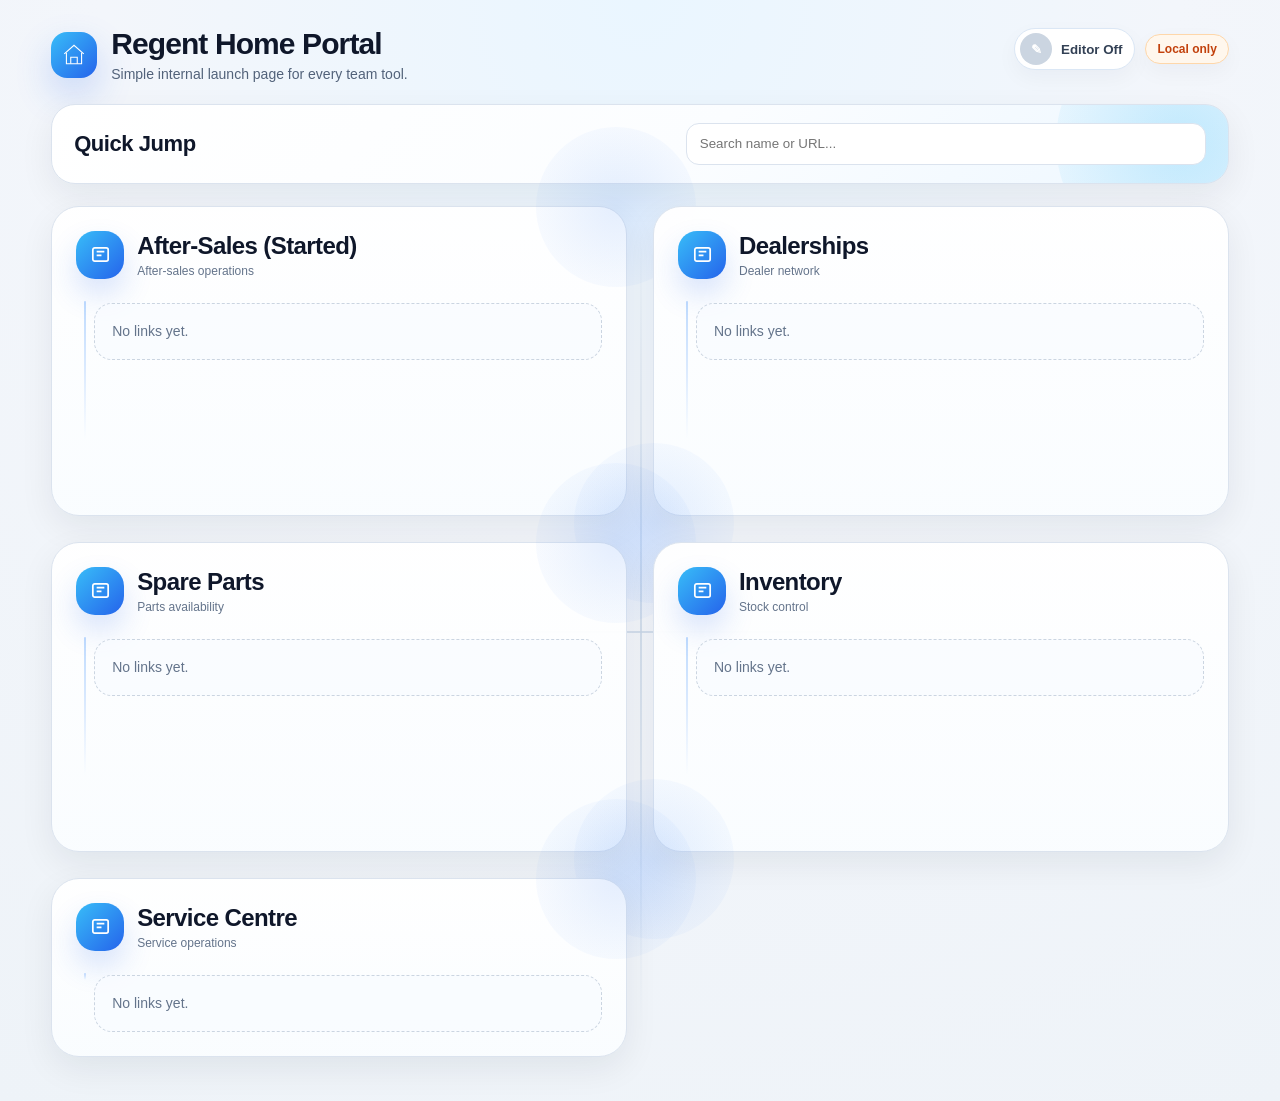
==== commit 4a0eba26: "1" ====
--- a/index.html
+++ b/index.html
@@ -9,12 +9,18 @@
 *{box-sizing:border-box}html,body{min-height:100%}body{margin:0;background:radial-gradient(circle at top,#eaf6ff 0,#f3f6fb 42%,#eef3f8 100%);color:var(--ink);font-family:Inter,"Segoe UI",Roboto,Arial,sans-serif;font-size:14px}.page{min-height:100vh;padding:28px clamp(18px,4vw,54px) 44px}.topbar{display:flex;align-items:flex-start;justify-content:space-between;gap:20px;margin-bottom:22px}.brand{display:flex;gap:14px;align-items:center}.brandMark{width:46px;height:46px;border-radius:16px;background:linear-gradient(135deg,var(--blue2),#2563eb);display:flex;align-items:center;justify-content:center;color:#fff;box-shadow:0 16px 36px rgba(37,99,235,.22)}.brand h1{font-size:30px;line-height:1.05;margin:0;font-weight:700;letter-spacing:-.03em}.brand p{margin:6px 0 0;color:#52627a}.actions{display:flex;gap:10px;flex-wrap:wrap;justify-content:flex-end;align-items:center}.btn{height:42px;border:1px solid #dbe7f5;background:#fff;border-radius:14px;padding:0 15px;color:#334155;font-weight:650;cursor:pointer;box-shadow:0 8px 22px rgba(15,23,42,.04)}.btn:hover{background:#f8fbff}.btn.primary{border-color:#bfdbfe;background:#eaf4ff;color:#1d4ed8}.btn.dark{border-color:#111827;background:#111827;color:#fff}.btn.danger{border-color:#fecaca;background:#fff1f2;color:#b91c1c}.editorSwitch{height:42px;display:inline-flex;align-items:center;gap:9px;border:1px solid #dbe7f5;background:#fff;border-radius:999px;padding:4px 12px 4px 5px;cursor:pointer;box-shadow:0 8px 22px rgba(15,23,42,.04);font-weight:700;color:#334155}.switchDot{width:32px;height:32px;border-radius:999px;background:#cbd5e1;display:inline-flex;align-items:center;justify-content:center;color:#fff;transition:.18s}.editorSwitch.active{border-color:#bfdbfe;background:#eaf4ff;color:#1d4ed8}.editorSwitch.active .switchDot{background:linear-gradient(135deg,#38bdf8,#2563eb);transform:translateX(2px)}.editorTools{display:none}.editor .editorTools{display:flex}.hero{position:relative;background:linear-gradient(135deg,#fff 0%,#fbfdff 55%,#edf7ff 100%);border:1px solid var(--line);border-radius:var(--radius);box-shadow:var(--shadow);padding:18px 22px;margin-bottom:22px;overflow:hidden}.hero:before{content:"";position:absolute;right:-78px;top:-88px;width:250px;height:250px;border-radius:999px;background:radial-gradient(circle,rgba(56,189,248,.25),rgba(59,130,246,0));pointer-events:none}.heroInner{position:relative;display:grid;grid-template-columns:1fr minmax(280px,520px);gap:16px;align-items:center}.hero h2{font-size:22px;margin:0;font-weight:650;letter-spacing:-.02em}.searchWrap{display:flex;gap:10px}.input,.select{height:42px;border:1px solid var(--line);border-radius:13px;background:#fff;padding:0 13px;color:#0f172a;outline:0;width:100%}.input:focus,.select:focus,.textarea:focus{border-color:#93c5fd;box-shadow:0 0 0 3px rgba(147,197,253,.28)}
 .portalCanvas{position:relative;display:grid;grid-template-columns:1fr 1fr;grid-template-rows:minmax(310px,1fr) minmax(310px,1fr);gap:26px;min-height:660px}.portalCanvas:before,.portalCanvas:after{content:"";position:absolute;z-index:0;opacity:.75}.portalCanvas:before{left:50%;top:24px;bottom:24px;width:2px;background:linear-gradient(180deg,transparent,#c9d7e8,transparent)}.portalCanvas:after{top:50%;left:24px;right:24px;height:2px;background:linear-gradient(90deg,transparent,#c9d7e8,transparent)}.moduleCard{position:relative;z-index:1;background:linear-gradient(180deg,rgba(255,255,255,.97),rgba(250,253,255,.95));border:1px solid var(--line);border-radius:28px;box-shadow:var(--shadow);padding:24px;display:flex;flex-direction:column;overflow:visible;transition:.18s}.moduleCard:before{content:"";position:absolute;left:32px;top:94px;bottom:76px;width:2px;background:linear-gradient(180deg,#bfdbfe,#dbeafe,transparent);border-radius:999px}.moduleCard:after{content:"";position:absolute;width:160px;height:160px;right:-70px;top:-80px;border-radius:999px;background:radial-gradient(circle,rgba(59,130,246,.13),rgba(59,130,246,0));pointer-events:none}.moduleCard:nth-child(2n):after{left:-80px;right:auto;top:auto;bottom:-88px}.editor .moduleCard{cursor:grab}.moduleCard.dragging{opacity:.46;transform:scale(.985);box-shadow:0 10px 24px rgba(15,23,42,.05)}.moduleCard.dragOver{outline:3px solid rgba(59,130,246,.22);outline-offset:4px}.moduleTop{position:relative;z-index:1;display:flex;align-items:center;justify-content:space-between;gap:12px;margin-bottom:16px}.moduleTitle{display:flex;align-items:center;gap:13px;min-width:0}.moduleIcon{width:48px;height:48px;border-radius:19px;background:linear-gradient(135deg,#38bdf8,#2563eb);color:#fff;display:flex;align-items:center;justify-content:center;box-shadow:0 15px 30px rgba(37,99,235,.18);flex:0 0 auto}.moduleIcon svg{width:23px;height:23px;stroke-width:1.8}.moduleTitle h3{margin:0;font-size:24px;font-weight:700;letter-spacing:-.025em;white-space:nowrap;overflow:hidden;text-overflow:ellipsis}.moduleTitle p{margin:4px 0 0;color:#64748b;font-size:12px}.miniActions{display:none;gap:8px}.editor .miniActions{display:flex}.dragHint{display:none;color:#94a3b8;font-size:12px;font-weight:700;letter-spacing:.08em;text-transform:uppercase;margin-bottom:10px}.editor .dragHint{display:block}.iconBtn{width:35px;height:35px;border:1px solid #e2e8f0;background:#fff;border-radius:12px;display:inline-flex;align-items:center;justify-content:center;cursor:pointer;color:#64748b}.iconBtn:hover{background:#f8fbff;color:#0f172a}.linkGrid{position:relative;z-index:1;display:flex;flex-direction:column;gap:10px;margin-top:8px;padding-left:18px}.shortcutWrap{position:relative;display:grid;grid-template-columns:1fr;gap:8px;align-items:stretch}.editor .shortcutWrap{grid-template-columns:1fr 36px}.shortcutWrap:before{content:"";position:absolute;left:-18px;top:50%;width:18px;height:2px;background:#c7dcf7}.portalLink{min-height:60px;text-decoration:none;color:#0f172a;background:rgba(255,255,255,.92);border:1px solid #dbeafe;border-radius:999px;padding:12px 16px 12px 18px;display:grid;grid-template-columns:1fr auto;gap:10px;align-items:center;transition:.16s ease;box-shadow:0 8px 20px rgba(15,23,42,.035)}.portalLink:hover{transform:translateY(-1px);background:#f7fbff;border-color:#bfdbfe;box-shadow:0 12px 28px rgba(15,23,42,.07)}.portalLink b{display:block;font-size:14px;font-weight:700;overflow:hidden;text-overflow:ellipsis;white-space:nowrap}.portalLink span{display:block;margin-top:4px;color:#64748b;font-size:12px;overflow:hidden;text-overflow:ellipsis;white-space:nowrap}.goBadge{font-style:normal;font-size:18px;color:#1d4ed8}.editShortcut{display:none;width:36px;height:100%;border:1px solid #dbeafe;background:#fff;border-radius:18px;color:#64748b;cursor:pointer}.editor .editShortcut{display:block}.editShortcut:hover{color:#1d4ed8;background:#f8fbff}.empty{border:1px dashed #cbd5e1;border-radius:18px;background:rgba(248,251,255,.75);padding:17px;color:#64748b;line-height:1.5}.addSmall{display:none;margin-top:auto;padding-top:16px}.editor .addSmall{display:block}.portalView{display:none;position:fixed;inset:0;z-index:40;background:var(--bg)}.portalView.active{display:block}.portalBar{height:62px;display:flex;align-items:center;justify-content:space-between;gap:12px;background:#fff;border-bottom:1px solid var(--line);box-shadow:0 10px 28px rgba(15,23,42,.05);padding:0 18px 0 22px}.portalTitle{min-width:0}.portalTitle b{display:block;font-weight:700;white-space:nowrap;overflow:hidden;text-overflow:ellipsis}.portalTitle span{display:block;color:#64748b;font-size:12px;margin-top:2px;white-space:nowrap;overflow:hidden;text-overflow:ellipsis}.frameWrap{height:calc(100vh - 62px);position:relative}.frame{width:100%;height:100%;border:0;background:#fff}.frameNotice{display:none;position:absolute;left:24px;top:24px;right:24px;background:#fff7ed;border:1px solid #fdba74;color:#9a3412;border-radius:14px;padding:14px 16px;box-shadow:var(--shadow);line-height:1.5}.floatingHome{position:fixed;right:22px;bottom:22px;z-index:60;width:58px;height:58px;border:0;border-radius:20px;background:linear-gradient(135deg,#38bdf8,#2563eb);color:#fff;box-shadow:0 18px 45px rgba(37,99,235,.30);display:none;align-items:center;justify-content:center;cursor:pointer}.portalView.active .floatingHome{display:flex}.modalBack{position:fixed;inset:0;background:rgba(15,23,42,.42);display:none;align-items:center;justify-content:center;z-index:80;padding:20px}.modalBack.active{display:flex}.modal{width:min(720px,100%);background:#fff;border-radius:20px;box-shadow:var(--shadow2);border:1px solid #e2e8f0;overflow:hidden}.modalHead{padding:20px 22px;border-bottom:1px solid #edf2f8;display:flex;justify-content:space-between;align-items:center}.modalHead h3{margin:0;font-size:20px;font-weight:700}.modalBody{padding:20px 22px;display:grid;gap:14px}.formGrid{display:grid;grid-template-columns:1fr 1fr;gap:12px}.field{display:grid;gap:7px}.field label{font-weight:700;color:#334155;font-size:12px}.field.full{grid-column:1/-1}.modalFoot{display:flex;justify-content:flex-end;gap:10px;padding:16px 22px 22px}.textarea{min-height:130px;border:1px solid var(--line);border-radius:12px;background:#fff;padding:12px 13px;color:#0f172a;outline:0;resize:vertical;font-family:inherit}.hide{display:none!important}@media(max-width:1050px){.portalCanvas{grid-template-columns:1fr;grid-template-rows:auto;min-height:0}.portalCanvas:before,.portalCanvas:after{display:none}.heroInner{grid-template-columns:1fr}.searchWrap{min-width:0}}@media(max-width:650px){.page{padding:20px 16px 34px}.topbar{display:block}.actions{justify-content:flex-start;margin-top:14px}.brand h1{font-size:26px}.moduleTitle h3{font-size:20px}.formGrid{grid-template-columns:1fr}.portalBar{height:auto;min-height:68px;align-items:flex-start;padding:14px}.frameWrap{height:calc(100vh - 76px)}}
 </style>
+<style>
+.syncStatus{min-height:30px;display:inline-flex;align-items:center;border:1px solid #e2e8f0;border-radius:999px;background:#fff;padding:0 11px;color:#64748b;font-size:12px;font-weight:700;white-space:nowrap;box-shadow:0 8px 22px rgba(15,23,42,.04)}
+.syncStatus.ok{border-color:#bbf7d0;background:#f0fdf4;color:#15803d}
+.syncStatus.warn{border-color:#fed7aa;background:#fff7ed;color:#c2410c}
+.syncStatus.bad{border-color:#fecaca;background:#fff1f2;color:#b91c1c}
+</style>
 </head>
 <body>
 <div class="page">
   <header class="topbar">
     <div class="brand"><div class="brandMark"><svg viewBox="0 0 24 24" width="26" height="26" fill="none" stroke="currentColor"><path d="M3 11l9-8 9 8"/><path d="M5 10v10h14V10"/><path d="M9 20v-6h6v6"/></svg></div><div><h1>Regent Home Portal</h1><p>Simple internal launch page for every team tool.</p></div></div>
-    <div class="actions"><button id="editorSwitch" class="editorSwitch" onclick="toggleEditor()"><span class="switchDot">✎</span><span id="editorText">Editor Off</span></button><div class="editorTools"><button class="btn primary" onclick="openLinkModal()">+ Add Link</button><button class="btn" onclick="openModuleModal()">+ Add Module</button><button class="btn" onclick="openDataModal()">Backup / Import</button></div></div>
+    <div class="actions"><button id="editorSwitch" class="editorSwitch" onclick="toggleEditor()"><span class="switchDot">✎</span><span id="editorText">Editor Off</span></button><span id="syncStatus" class="syncStatus warn">Local only</span><div class="editorTools"><button class="btn primary" onclick="openLinkModal()">+ Add Link</button><button class="btn" onclick="openModuleModal()">+ Add Module</button><button class="btn" onclick="syncNow()">Sync Now</button><button class="btn" onclick="openDataModal()">Backup / Import</button></div></div>
   </header>
   <section class="hero"><div class="heroInner"><h2>Quick Jump</h2><div class="searchWrap"><input id="searchInput" class="input" placeholder="Search name or URL..." oninput="render()"><button class="btn dark editorTools" onclick="openLinkModal()">Create</button></div></div></section>
   <main class="portalCanvas" id="moduleGrid"></main>
@@ -28,28 +34,54 @@
 
 <div id="linkModal" class="modalBack"><div class="modal"><div class="modalHead"><h3 id="linkModalTitle">Add Link</h3><button class="iconBtn" onclick="closeModals()">✕</button></div><div class="modalBody"><div class="formGrid"><div class="field"><label>Display Name</label><input id="linkName" class="input" placeholder="e.g. Dealer Workbench"></div><div class="field"><label>Module</label><select id="linkModule" class="select"></select></div><div class="field full"><label>URL / HTML file path</label><input id="linkUrl" class="input" placeholder="e.g. dealer-workbench.html or https://example.com"></div><div class="field full"><label>Short note</label><input id="linkNote" class="input" placeholder="Optional description"></div></div></div><div class="modalFoot"><button class="btn" onclick="closeModals()">Cancel</button><button id="deleteLinkBtn" class="btn danger hide" onclick="deleteEditingLink()">Delete</button><button class="btn primary" onclick="saveLink()">Save Link</button></div></div></div>
 <div id="moduleModal" class="modalBack"><div class="modal"><div class="modalHead"><h3 id="moduleModalTitle">Add Module</h3><button class="iconBtn" onclick="closeModals()">✕</button></div><div class="modalBody"><div class="formGrid"><div class="field"><label>Module Name</label><input id="moduleName" class="input" placeholder="e.g. Dealer Portal"></div><div class="field"><label>Sub Title</label><input id="moduleNote" class="input" placeholder="Optional"></div></div></div><div class="modalFoot"><button class="btn" onclick="closeModals()">Cancel</button><button id="deleteModuleBtn" class="btn danger hide" onclick="deleteEditingModule()">Delete</button><button class="btn primary" onclick="saveModule()">Save Module</button></div></div></div>
-<div id="dataModal" class="modalBack"><div class="modal"><div class="modalHead"><h3>Backup / Import</h3><button class="iconBtn" onclick="closeModals()">✕</button></div><div class="modalBody"><p style="margin:0;color:#607089;line-height:1.5">Copy this JSON as backup, or paste edited JSON and import it.</p><textarea id="dataText" class="textarea"></textarea></div><div class="modalFoot"><button class="btn" onclick="exportData()">Refresh Export</button><button class="btn primary" onclick="importData()">Import JSON</button></div></div></div>
+<div id="dataModal" class="modalBack"><div class="modal"><div class="modalHead"><h3>Backup / Import</h3><button class="iconBtn" onclick="closeModals()">✕</button></div><div class="modalBody"><div class="formGrid"><div class="field"><label>Cloud API URL</label><input id="syncEndpoint" class="input" placeholder="https://your-worker.workers.dev"></div><div class="field"><label>Editor PIN</label><input id="syncToken" class="input" type="password" autocomplete="current-password" placeholder="Required for cloud save"></div></div><p style="margin:0;color:#607089;line-height:1.5">Copy this JSON as backup, or paste edited JSON and import it.</p><textarea id="dataText" class="textarea"></textarea></div><div class="modalFoot"><button class="btn" onclick="saveCloudSettings()">Save Cloud Settings</button><button class="btn" onclick="pullCloudFromModal()">Pull Cloud</button><button class="btn" onclick="exportData()">Refresh Export</button><button class="btn primary" onclick="importData()">Import JSON</button></div></div></div>
 
 <script>
 const STORAGE_KEY="regent_home_portal_v2_grid";
 const EDITOR_KEY="regent_home_portal_editor_mode";
+const SYNC_ENDPOINT_KEY="regent_home_portal_sync_endpoint";
+const SYNC_TOKEN_KEY="regent_home_portal_sync_token";
 const oldKey="regent_home_portal_v1";
 const defaultData={modules:[
-  {id:"manager",name:"Manager Portal",note:"Management overview",links:[{id:uid(),name:"Daily Plan",url:"#",note:"Replace with your URL"},{id:uid(),name:"Team Dashboard",url:"#",note:"Replace with your URL"},{id:uid(),name:"Report Centre",url:"#",note:"Replace with your URL"}]},
-  {id:"sales",name:"Sales Portal",note:"Sales tools and reports",links:[{id:uid(),name:"Sales Dashboard",url:"#",note:"Replace with your URL"},{id:uid(),name:"Dealer Sales",url:"#",note:"Replace with your URL"},{id:uid(),name:"Forecast",url:"#",note:"Replace with your URL"}]},
-  {id:"aftersales",name:"Aftersales",note:"Service and warranty",links:[{id:uid(),name:"Critical Tickets",url:"#",note:"Replace with your URL"},{id:uid(),name:"Warranty",url:"#",note:"Replace with your URL"},{id:uid(),name:"Parts Delivery",url:"#",note:"Replace with your URL"}]},
-  {id:"material",name:"Material",note:"Stock and purchasing",links:[{id:uid(),name:"Inventory",url:"#",note:"Replace with your URL"},{id:uid(),name:"Purchase Plan",url:"#",note:"Replace with your URL"},{id:uid(),name:"Supplier List",url:"#",note:"Replace with your URL"}]}
+  {id:"after-sales-started",name:"After-Sales (Started)",note:"After-sales operations",links:[]},
+  {id:"dealerships",name:"Dealerships",note:"Dealer network",links:[]},
+  {id:"spare-parts",name:"Spare Parts",note:"Parts availability",links:[]},
+  {id:"inventory",name:"Inventory",note:"Stock control",links:[]},
+  {id:"service-centre",name:"Service Centre",note:"Service operations",links:[]}
 ]};
-let data=loadData();let editorMode=localStorage.getItem(EDITOR_KEY)==="1";let editingLink=null;let editingModule=null;let draggedModuleId=null;const $=id=>document.getElementById(id);
+
+let data=loadLocalData();
+let editorMode=localStorage.getItem(EDITOR_KEY)==="1";
+let syncEndpoint=(window.PORTAL_SYNC_URL||localStorage.getItem(SYNC_ENDPOINT_KEY)||"").trim();
+let editorToken=localStorage.getItem(SYNC_TOKEN_KEY)||"";
+let editingLink=null;
+let editingModule=null;
+let draggedModuleId=null;
+let saveTimer=null;
+const $=id=>document.getElementById(id);
+
 function uid(){return "id"+Math.random().toString(36).slice(2,10)+Date.now().toString(36).slice(-4)}
-function loadData(){try{const raw=localStorage.getItem(STORAGE_KEY)||localStorage.getItem(oldKey);if(raw){const parsed=JSON.parse(raw);if(parsed.modules&&Array.isArray(parsed.modules))return parsed}}catch(e){}return structuredClone(defaultData)}
-function saveData(){localStorage.setItem(STORAGE_KEY,JSON.stringify(data));}
+function loadLocalData(){try{const raw=localStorage.getItem(STORAGE_KEY)||localStorage.getItem(oldKey);if(raw){const parsed=JSON.parse(raw);if(isPortalData(parsed))return migrateModuleNames(parsed)}}catch(e){}return structuredClone(defaultData)}
+function saveData(options={remote:true}){localStorage.setItem(STORAGE_KEY,JSON.stringify(data));if(options.remote)queueRemoteSave()}
+function isPortalData(value){return !!value&&Array.isArray(value.modules)}
+function migrateModuleNames(value){const oldNames=["Manager Portal","Sales Portal","Aftersales","Material"];if(!value.modules.some(m=>oldNames.includes(m.name)))return value;const migrated=structuredClone(value);defaultData.modules.forEach((target,index)=>{const module=migrated.modules[index];if(module){module.id=target.id;module.name=target.name;module.note=target.note;module.links=Array.isArray(module.links)?module.links:[]}else{migrated.modules.push(structuredClone(target))}});return migrated}
 function esc(v){return String(v??"").replace(/[&<>"']/g,s=>({"&":"&amp;","<":"&lt;",">":"&gt;","\"":"&quot;","'":"&#39;"}[s]))}
 function iconSvg(){return `<svg viewBox="0 0 24 24" fill="none" stroke="currentColor"><path d="M4 7a2 2 0 0 1 2-2h12a2 2 0 0 1 2 2v10a2 2 0 0 1-2 2H6a2 2 0 0 1-2-2z"/><path d="M8 9h8M8 13h5"/></svg>`}
+function setSyncStatus(text,type="warn"){const el=$('syncStatus');if(!el)return;el.textContent=text;el.className=`syncStatus ${type}`;el.title=syncEndpoint||"No cloud API configured"}
+function refreshSyncStatus(){setSyncStatus(syncEndpoint?"Cloud ready":"Local only",syncEndpoint?"ok":"warn")}
+function authHeaders(){const headers={"Content-Type":"application/json"};if(editorToken)headers["X-Editor-Token"]=editorToken;return headers}
+function ensureEditorToken(){if(!syncEndpoint||editorToken)return true;const token=prompt("Editor PIN");if(token===null)return false;editorToken=token.trim();if(editorToken)localStorage.setItem(SYNC_TOKEN_KEY,editorToken);return !!editorToken}
+function queueRemoteSave(){if(!syncEndpoint){setSyncStatus("Local only","warn");return}clearTimeout(saveTimer);setSyncStatus("Saving...","warn");saveTimer=setTimeout(()=>pushRemoteData(false),450)}
+async function pushRemoteData(showAlert=true){if(!syncEndpoint){openDataModal();return false}if(!ensureEditorToken())return false;try{setSyncStatus("Saving...","warn");const res=await fetch(syncEndpoint,{method:"PUT",headers:authHeaders(),body:JSON.stringify(data)});if(res.status===401)throw new Error("Wrong or missing Editor PIN");if(!res.ok)throw new Error(`Cloud save failed (${res.status})`);setSyncStatus("Cloud saved","ok");if(showAlert)alert("Cloud save complete.");return true}catch(e){setSyncStatus("Sync error","bad");if(showAlert)alert(e.message);return false}}
+async function pullRemoteData(showAlert=false){if(!syncEndpoint){if(showAlert)openDataModal();refreshSyncStatus();return false}try{setSyncStatus("Loading...","warn");const res=await fetch(syncEndpoint,{method:"GET",cache:"no-store"});if(res.status===404){setSyncStatus("No cloud data","warn");if(showAlert)alert("No cloud data has been saved yet.");return false}if(!res.ok)throw new Error(`Cloud load failed (${res.status})`);const remote=await res.json();if(!isPortalData(remote))throw new Error("Cloud data is not a portal JSON payload");data=migrateModuleNames(remote);saveData({remote:false});render();setSyncStatus("Cloud loaded","ok");if(showAlert)alert("Cloud data loaded.");return true}catch(e){setSyncStatus("Sync error","bad");if(showAlert)alert(e.message);return false}}
+function persistCloudSettingsFromForm(){syncEndpoint=($('syncEndpoint')?.value||"").trim();editorToken=($('syncToken')?.value||"").trim();if(syncEndpoint)localStorage.setItem(SYNC_ENDPOINT_KEY,syncEndpoint);else localStorage.removeItem(SYNC_ENDPOINT_KEY);if(editorToken)localStorage.setItem(SYNC_TOKEN_KEY,editorToken);else localStorage.removeItem(SYNC_TOKEN_KEY);refreshSyncStatus()}
+function saveCloudSettings(){persistCloudSettingsFromForm();alert(syncEndpoint?"Cloud settings saved.":"Cloud sync disabled.")}
+function pullCloudFromModal(){persistCloudSettingsFromForm();return pullRemoteData(true)}
+function syncNow(){return pushRemoteData(true)}
 function setEditorMode(on){editorMode=!!on;localStorage.setItem(EDITOR_KEY,editorMode?"1":"0");document.body.classList.toggle('editor',editorMode);$('editorSwitch').classList.toggle('active',editorMode);$('editorText').textContent=editorMode?'Editor On':'Editor Off';render()}
-function toggleEditor(){setEditorMode(!editorMode)}
+function toggleEditor(){const next=!editorMode;if(next&&!ensureEditorToken())return;setEditorMode(next)}
 function render(){const q=($('searchInput')?.value||'').trim().toLowerCase();const grid=$('moduleGrid');grid.innerHTML='';const modules=data.modules.map(m=>({...m,links:(m.links||[]).filter(l=>!q||[l.name,l.url,l.note,m.name].join(' ').toLowerCase().includes(q))})).filter(m=>!q||m.links.length||m.name.toLowerCase().includes(q));
-  modules.forEach(m=>{const card=document.createElement('section');card.className='moduleCard';card.dataset.moduleId=m.id;card.draggable=editorMode&&!q;card.innerHTML=`<div class="dragHint">Drag module to reorder</div><div class="moduleTop"><div class="moduleTitle"><div class="moduleIcon">${iconSvg()}</div><div><h3>${esc(m.name)}</h3><p>${esc(m.note||`${(m.links||[]).length} shortcuts`)}</p></div></div><div class="miniActions"><button class="iconBtn" title="Add link" onclick="openLinkModal('${m.id}')">＋</button><button class="iconBtn" title="Edit module" onclick="openModuleModal('${m.id}')">✎</button></div></div><div class="linkGrid">${m.links&&m.links.length?m.links.map(l=>`<div class="shortcutWrap"><a class="portalLink" href="${esc(l.url)}" onclick="openPortal(event,'${m.id}','${l.id}')"><div><b>${esc(l.name)}</b><span>${esc(l.note||l.url)}</span></div><em class="goBadge">›</em></a><button class="editShortcut" title="Edit shortcut" onclick="openLinkModal('${m.id}','${l.id}')">✎</button></div>`).join(''):`<div class="empty">${editorMode?'No links yet. Click ＋ to add a shortcut under this module.':'No links yet.'}</div>`}</div><div class="addSmall"><button class="btn primary" onclick="openLinkModal('${m.id}')">+ Add Shortcut</button></div>`;bindDrag(card);grid.appendChild(card)});
+  modules.forEach(m=>{const card=document.createElement('section');card.className='moduleCard';card.dataset.moduleId=m.id;card.draggable=editorMode&&!q;card.innerHTML=`<div class="dragHint">Drag module to reorder</div><div class="moduleTop"><div class="moduleTitle"><div class="moduleIcon">${iconSvg()}</div><div><h3>${esc(m.name)}</h3><p>${esc(m.note||`${(m.links||[]).length} shortcuts`)}</p></div></div><div class="miniActions"><button class="iconBtn" title="Add link" onclick="openLinkModal('${m.id}')">+</button><button class="iconBtn" title="Edit module" onclick="openModuleModal('${m.id}')">&#9998;</button></div></div><div class="linkGrid">${m.links&&m.links.length?m.links.map(l=>`<div class="shortcutWrap"><a class="portalLink" href="${esc(l.url)}" onclick="openPortal(event,'${m.id}','${l.id}')"><div><b>${esc(l.name)}</b><span>${esc(l.note||l.url)}</span></div><em class="goBadge">&rsaquo;</em></a><button class="editShortcut" title="Edit shortcut" onclick="openLinkModal('${m.id}','${l.id}')">&#9998;</button></div>`).join(''):`<div class="empty">${editorMode?'No links yet. Click + to add a shortcut under this module.':'No links yet.'}</div>`}</div><div class="addSmall"><button class="btn primary" onclick="openLinkModal('${m.id}')">+ Add Shortcut</button></div>`;bindDrag(card);grid.appendChild(card)});
   if(!modules.length){const card=document.createElement('section');card.className='moduleCard';card.innerHTML='<div class="empty">No matching portals found.</div>';grid.appendChild(card)}
 }
 function bindDrag(card){card.addEventListener('dragstart',e=>{if(!editorMode||$('searchInput').value.trim()){e.preventDefault();return}draggedModuleId=card.dataset.moduleId;card.classList.add('dragging');e.dataTransfer.effectAllowed='move';e.dataTransfer.setData('text/plain',draggedModuleId)});card.addEventListener('dragend',()=>{draggedModuleId=null;document.querySelectorAll('.moduleCard').forEach(c=>c.classList.remove('dragging','dragOver'))});card.addEventListener('dragover',e=>{if(!editorMode||!draggedModuleId||draggedModuleId===card.dataset.moduleId)return;e.preventDefault();card.classList.add('dragOver')});card.addEventListener('dragleave',()=>card.classList.remove('dragOver'));card.addEventListener('drop',e=>{if(!editorMode||!draggedModuleId)return;e.preventDefault();const targetId=card.dataset.moduleId;card.classList.remove('dragOver');if(!targetId||targetId===draggedModuleId)return;const from=data.modules.findIndex(m=>m.id===draggedModuleId);const to=data.modules.findIndex(m=>m.id===targetId);if(from<0||to<0)return;const [item]=data.modules.splice(from,1);data.modules.splice(to,0,item);saveData();render()})}
@@ -66,11 +98,14 @@
 function openModuleModal(moduleId){if(!requireEditor())return;editingModule=null;$('moduleModalTitle').textContent='Add Module';$('moduleName').value='';$('moduleNote').value='';$('deleteModuleBtn').classList.add('hide');if(moduleId){const m=data.modules.find(x=>x.id===moduleId);if(m){editingModule=moduleId;$('moduleModalTitle').textContent='Edit Module';$('moduleName').value=m.name||'';$('moduleNote').value=m.note||'';$('deleteModuleBtn').classList.remove('hide')}}$('moduleModal').classList.add('active');setTimeout(()=>$('moduleName').focus(),40)}
 function saveModule(){if(!requireEditor())return;const name=$('moduleName').value.trim();const note=$('moduleNote').value.trim();if(!name){alert('Please enter module name.');return}if(editingModule){const m=data.modules.find(x=>x.id===editingModule);m.name=name;m.note=note}else{data.modules.push({id:uid(),name,note,links:[]})}saveData();closeModals();render()}
 function deleteEditingModule(){if(!requireEditor()||!editingModule)return;if(!confirm('Delete this module and all shortcuts inside it?'))return;data.modules=data.modules.filter(m=>m.id!==editingModule);saveData();closeModals();render()}
-function openDataModal(){if(!requireEditor())return;$('dataModal').classList.add('active');exportData()}
+function openDataModal(){if(!requireEditor())return;$('syncEndpoint').value=syncEndpoint;$('syncToken').value=editorToken;$('dataModal').classList.add('active');exportData()}
 function exportData(){$('dataText').value=JSON.stringify(data,null,2)}
-function importData(){if(!requireEditor())return;try{const parsed=JSON.parse($('dataText').value);if(!parsed.modules||!Array.isArray(parsed.modules))throw new Error('JSON must contain modules array');data=parsed;saveData();closeModals();render()}catch(e){alert('Import failed: '+e.message)}}
+function importData(){if(!requireEditor())return;try{const parsed=JSON.parse($('dataText').value);if(!isPortalData(parsed))throw new Error('JSON must contain modules array');data=parsed;saveData();closeModals();render()}catch(e){alert('Import failed: '+e.message)}}
 function closeModals(){document.querySelectorAll('.modalBack').forEach(m=>m.classList.remove('active'))}
-document.addEventListener('keydown',e=>{if(e.key==='Escape')closeModals()});setEditorMode(editorMode);
+document.addEventListener('keydown',e=>{if(e.key==='Escape')closeModals()});
+refreshSyncStatus();
+setEditorMode(editorMode);
+pullRemoteData(false);
 </script>
 </body>
 </html>
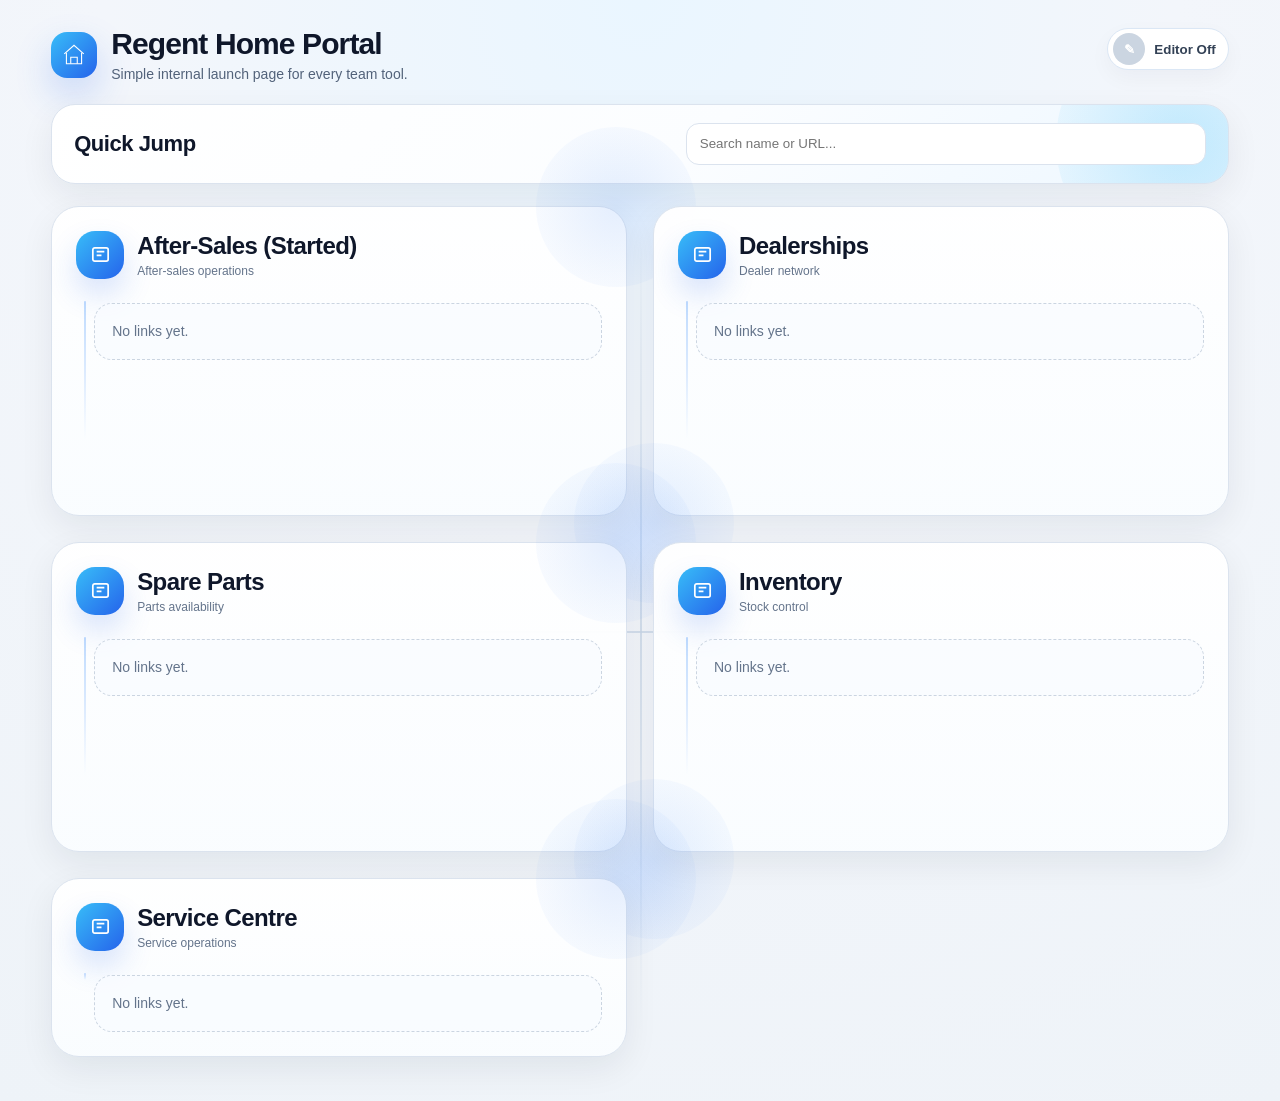
==== commit 6b9fcf55: "2" ====
--- a/index.html
+++ b/index.html
@@ -20,7 +20,7 @@
 <div class="page">
   <header class="topbar">
     <div class="brand"><div class="brandMark"><svg viewBox="0 0 24 24" width="26" height="26" fill="none" stroke="currentColor"><path d="M3 11l9-8 9 8"/><path d="M5 10v10h14V10"/><path d="M9 20v-6h6v6"/></svg></div><div><h1>Regent Home Portal</h1><p>Simple internal launch page for every team tool.</p></div></div>
-    <div class="actions"><button id="editorSwitch" class="editorSwitch" onclick="toggleEditor()"><span class="switchDot">✎</span><span id="editorText">Editor Off</span></button><span id="syncStatus" class="syncStatus warn">Local only</span><div class="editorTools"><button class="btn primary" onclick="openLinkModal()">+ Add Link</button><button class="btn" onclick="openModuleModal()">+ Add Module</button><button class="btn" onclick="syncNow()">Sync Now</button><button class="btn" onclick="openDataModal()">Backup / Import</button></div></div>
+    <div class="actions"><button id="editorSwitch" class="editorSwitch" onclick="toggleEditor()" hidden><span class="switchDot">&#9998;</span><span id="editorText">Editor Off</span></button><div class="editorTools"><button class="btn primary" onclick="openLinkModal()">+ Add Link</button><button class="btn" onclick="openModuleModal()">+ Add Module</button><button class="btn" onclick="exportDataFile()">Export Data</button><button class="btn" onclick="openDataModal()">Backup / Import</button></div></div>
   </header>
   <section class="hero"><div class="heroInner"><h2>Quick Jump</h2><div class="searchWrap"><input id="searchInput" class="input" placeholder="Search name or URL..." oninput="render()"><button class="btn dark editorTools" onclick="openLinkModal()">Create</button></div></div></section>
   <main class="portalCanvas" id="moduleGrid"></main>
@@ -32,10 +32,11 @@
   <button class="floatingHome" onclick="goHome()" title="Back to Home"><svg width="25" height="25" viewBox="0 0 24 24" fill="none" stroke="currentColor"><path d="M3 11l9-8 9 8"/><path d="M5 10v10h14V10"/><path d="M9 20v-6h6v6"/></svg></button>
 </div>
 
-<div id="linkModal" class="modalBack"><div class="modal"><div class="modalHead"><h3 id="linkModalTitle">Add Link</h3><button class="iconBtn" onclick="closeModals()">✕</button></div><div class="modalBody"><div class="formGrid"><div class="field"><label>Display Name</label><input id="linkName" class="input" placeholder="e.g. Dealer Workbench"></div><div class="field"><label>Module</label><select id="linkModule" class="select"></select></div><div class="field full"><label>URL / HTML file path</label><input id="linkUrl" class="input" placeholder="e.g. dealer-workbench.html or https://example.com"></div><div class="field full"><label>Short note</label><input id="linkNote" class="input" placeholder="Optional description"></div></div></div><div class="modalFoot"><button class="btn" onclick="closeModals()">Cancel</button><button id="deleteLinkBtn" class="btn danger hide" onclick="deleteEditingLink()">Delete</button><button class="btn primary" onclick="saveLink()">Save Link</button></div></div></div>
-<div id="moduleModal" class="modalBack"><div class="modal"><div class="modalHead"><h3 id="moduleModalTitle">Add Module</h3><button class="iconBtn" onclick="closeModals()">✕</button></div><div class="modalBody"><div class="formGrid"><div class="field"><label>Module Name</label><input id="moduleName" class="input" placeholder="e.g. Dealer Portal"></div><div class="field"><label>Sub Title</label><input id="moduleNote" class="input" placeholder="Optional"></div></div></div><div class="modalFoot"><button class="btn" onclick="closeModals()">Cancel</button><button id="deleteModuleBtn" class="btn danger hide" onclick="deleteEditingModule()">Delete</button><button class="btn primary" onclick="saveModule()">Save Module</button></div></div></div>
-<div id="dataModal" class="modalBack"><div class="modal"><div class="modalHead"><h3>Backup / Import</h3><button class="iconBtn" onclick="closeModals()">✕</button></div><div class="modalBody"><div class="formGrid"><div class="field"><label>Cloud API URL</label><input id="syncEndpoint" class="input" placeholder="https://your-worker.workers.dev"></div><div class="field"><label>Editor PIN</label><input id="syncToken" class="input" type="password" autocomplete="current-password" placeholder="Required for cloud save"></div></div><p style="margin:0;color:#607089;line-height:1.5">Copy this JSON as backup, or paste edited JSON and import it.</p><textarea id="dataText" class="textarea"></textarea></div><div class="modalFoot"><button class="btn" onclick="saveCloudSettings()">Save Cloud Settings</button><button class="btn" onclick="pullCloudFromModal()">Pull Cloud</button><button class="btn" onclick="exportData()">Refresh Export</button><button class="btn primary" onclick="importData()">Import JSON</button></div></div></div>
-
+<div id="linkModal" class="modalBack"><div class="modal"><div class="modalHead"><h3 id="linkModalTitle">Add Link</h3><button class="iconBtn" onclick="closeModals()">&times;</button></div><div class="modalBody"><div class="formGrid"><div class="field"><label>Display Name</label><input id="linkName" class="input" placeholder="e.g. Dealer Workbench"></div><div class="field"><label>Module</label><select id="linkModule" class="select"></select></div><div class="field full"><label>URL / HTML file path</label><input id="linkUrl" class="input" placeholder="e.g. dealer-workbench.html or https://example.com"></div><div class="field full"><label>Short note</label><input id="linkNote" class="input" placeholder="Optional description"></div></div></div><div class="modalFoot"><button class="btn" onclick="closeModals()">Cancel</button><button id="deleteLinkBtn" class="btn danger hide" onclick="deleteEditingLink()">Delete</button><button class="btn primary" onclick="saveLink()">Save Link</button></div></div></div>
+<div id="moduleModal" class="modalBack"><div class="modal"><div class="modalHead"><h3 id="moduleModalTitle">Add Module</h3><button class="iconBtn" onclick="closeModals()">&times;</button></div><div class="modalBody"><div class="formGrid"><div class="field"><label>Module Name</label><input id="moduleName" class="input" placeholder="e.g. Dealer Portal"></div><div class="field"><label>Sub Title</label><input id="moduleNote" class="input" placeholder="Optional"></div></div></div><div class="modalFoot"><button class="btn" onclick="closeModals()">Cancel</button><button id="deleteModuleBtn" class="btn danger hide" onclick="deleteEditingModule()">Delete</button><button class="btn primary" onclick="saveModule()">Save Module</button></div></div></div>
+<div id="dataModal" class="modalBack"><div class="modal"><div class="modalHead"><h3>Backup / Import</h3><button class="iconBtn" onclick="closeModals()">&times;</button></div><div class="modalBody"><textarea id="dataText" class="textarea"></textarea></div><div class="modalFoot"><button class="btn" onclick="resetDraft()">Use Published</button><button class="btn" onclick="exportData()">Refresh Export</button><button class="btn" onclick="exportDataFile()">Export Data</button><button class="btn primary" onclick="importData()">Import JSON</button></div></div></div>
+
+<script src="portal-data.js"></script>
 <script>
 const STORAGE_KEY="regent_home_portal_v2_grid";
 const EDITOR_KEY="regent_home_portal_editor_mode";
@@ -51,7 +52,7 @@
 ]};
 
 let data=loadLocalData();
-let editorMode=localStorage.getItem(EDITOR_KEY)==="1";
+let editorMode=(location.protocol==="file:"||["","localhost","127.0.0.1","::1"].includes(location.hostname))&&localStorage.getItem(EDITOR_KEY)==="1";
 let syncEndpoint=(window.PORTAL_SYNC_URL||localStorage.getItem(SYNC_ENDPOINT_KEY)||"").trim();
 let editorToken=localStorage.getItem(SYNC_TOKEN_KEY)||"";
 let editingLink=null;
@@ -107,5 +108,244 @@
 setEditorMode(editorMode);
 pullRemoteData(false);
 </script>
+<script>
+(function () {
+  const LOCAL_EDITOR_HOSTS = new Set(["", "localhost", "127.0.0.1", "::1"]);
+  const EDITOR_AVAILABLE = location.protocol === "file:" || LOCAL_EDITOR_HOSTS.has(location.hostname);
+  const DRAFT_KEY = "regent_home_portal_v2_grid";
+  const LEGACY_DRAFT_KEY = "regent_home_portal_v1";
+  const MODE_KEY = "regent_home_portal_editor_mode";
+  const fallbackData = {
+    modules: [
+      { id: "after-sales-started", name: "After-Sales (Started)", note: "After-sales operations", links: [] },
+      { id: "dealerships", name: "Dealerships", note: "Dealer network", links: [] },
+      { id: "spare-parts", name: "Spare Parts", note: "Parts availability", links: [] },
+      { id: "inventory", name: "Inventory", note: "Stock control", links: [] },
+      { id: "service-centre", name: "Service Centre", note: "Service operations", links: [] },
+    ],
+  };
+
+  function clone(value) {
+    return JSON.parse(JSON.stringify(value));
+  }
+
+  function cleanPortalData(value) {
+    if (!value || !Array.isArray(value.modules)) return clone(fallbackData);
+    return {
+      modules: value.modules.map((module) => {
+        const source = module && typeof module === "object" ? module : {};
+        return {
+          id: String(source.id || uid()),
+          name: String(source.name || "Untitled Module"),
+          note: String(source.note || ""),
+          links: Array.isArray(source.links)
+            ? source.links.map((link) => {
+                const item = link && typeof link === "object" ? link : {};
+                return {
+                  id: String(item.id || uid()),
+                  name: String(item.name || "Untitled Link"),
+                  url: String(item.url || "#"),
+                  note: String(item.note || ""),
+                };
+              })
+            : [],
+        };
+      }),
+    };
+  }
+
+  const publishedData = migratePublishedData(cleanPortalData(window.PORTAL_DATA || fallbackData));
+
+  isPortalData = function (value) {
+    return !!value && Array.isArray(value.modules);
+  };
+
+  migrateModuleNames = function (value) {
+    return migratePublishedData(cleanPortalData(value));
+  };
+
+  function migratePublishedData(value) {
+    const oldNames = ["Manager Portal", "Sales Portal", "Aftersales", "Material"];
+    if (!value.modules.some((module) => oldNames.includes(module.name))) return value;
+    const migrated = clone(value);
+    fallbackData.modules.forEach((target, index) => {
+      const module = migrated.modules[index];
+      if (module) {
+        module.id = target.id;
+        module.name = target.name;
+        module.note = target.note;
+        module.links = Array.isArray(module.links) ? module.links : [];
+      } else {
+        migrated.modules.push(clone(target));
+      }
+    });
+    return migrated;
+  }
+
+  function loadDraft() {
+    if (!EDITOR_AVAILABLE) return null;
+    try {
+      const raw = localStorage.getItem(DRAFT_KEY) || localStorage.getItem(LEGACY_DRAFT_KEY);
+      if (!raw) return null;
+      const parsed = JSON.parse(raw);
+      return isPortalData(parsed) ? migrateModuleNames(parsed) : null;
+    } catch {
+      return null;
+    }
+  }
+
+  function configureEditorShell() {
+    const editorSwitch = $("editorSwitch");
+    if (editorSwitch) editorSwitch.hidden = !EDITOR_AVAILABLE;
+    const syncStatus = $("syncStatus");
+    if (syncStatus) syncStatus.hidden = true;
+    const syncButton = document.querySelector('button[onclick="syncNow()"]');
+    if (syncButton) {
+      syncButton.textContent = "Export Data";
+      syncButton.onclick = exportDataFile;
+    }
+    configureDataModal();
+  }
+
+  function configureDataModal() {
+    const modal = $("dataModal");
+    if (!modal) return;
+    modal.querySelector(".formGrid")?.classList.add("hide");
+    modal.querySelector(".modalBody p")?.classList.add("hide");
+    const buttons = modal.querySelectorAll(".modalFoot .btn");
+    if (buttons[0]) {
+      buttons[0].textContent = "Use Published";
+      buttons[0].onclick = resetDraft;
+    }
+    if (buttons[1]) {
+      buttons[1].textContent = "Refresh Export";
+      buttons[1].onclick = exportData;
+    }
+    if (buttons[2]) {
+      buttons[2].textContent = "Export Data";
+      buttons[2].onclick = exportDataFile;
+    }
+  }
+
+  function portalDataJs() {
+    return `window.PORTAL_DATA = ${JSON.stringify(data, null, 2)};\n`;
+  }
+
+  async function exportDataFile() {
+    if (!requireEditor()) return false;
+    exportData();
+    const blob = new Blob([portalDataJs()], { type: "application/javascript" });
+    if (window.showSaveFilePicker) {
+      try {
+        const handle = await window.showSaveFilePicker({
+          suggestedName: "portal-data.js",
+          types: [{ description: "JavaScript data file", accept: { "application/javascript": [".js"] } }],
+        });
+        const writable = await handle.createWritable();
+        await writable.write(blob);
+        await writable.close();
+        alert("Data exported.");
+        return true;
+      } catch (error) {
+        if (error && error.name === "AbortError") return false;
+      }
+    }
+    const url = URL.createObjectURL(blob);
+    const link = document.createElement("a");
+    link.href = url;
+    link.download = "portal-data.js";
+    document.body.appendChild(link);
+    link.click();
+    link.remove();
+    URL.revokeObjectURL(url);
+    return true;
+  }
+
+  function persistDraft() {
+    if (EDITOR_AVAILABLE) localStorage.setItem(DRAFT_KEY, JSON.stringify(data));
+  }
+
+  saveData = function () {
+    persistDraft();
+  };
+
+  setEditorMode = function (on) {
+    editorMode = EDITOR_AVAILABLE && !!on;
+    if (EDITOR_AVAILABLE) localStorage.setItem(MODE_KEY, editorMode ? "1" : "0");
+    document.body.classList.toggle("editor", editorMode);
+    $("editorSwitch")?.classList.toggle("active", editorMode);
+    if ($("editorText")) $("editorText").textContent = editorMode ? "Editor On" : "Editor Off";
+    render();
+  };
+
+  toggleEditor = function () {
+    if (!EDITOR_AVAILABLE) return;
+    setEditorMode(!editorMode);
+  };
+
+  requireEditor = function () {
+    return EDITOR_AVAILABLE && editorMode;
+  };
+
+  ensureEditorToken = function () {
+    return EDITOR_AVAILABLE;
+  };
+
+  window.exportDataFile = exportDataFile;
+  window.resetDraft = resetDraft;
+  syncNow = exportDataFile;
+  saveCloudSettings = resetDraft;
+  pullCloudFromModal = exportDataFile;
+  pullRemoteData = async function () {
+    return false;
+  };
+  pushRemoteData = async function () {
+    return exportDataFile();
+  };
+  refreshSyncStatus = function () {
+    const syncStatus = $("syncStatus");
+    if (syncStatus) syncStatus.hidden = true;
+  };
+
+  openDataModal = function () {
+    if (!requireEditor()) return;
+    configureDataModal();
+    $("dataModal").classList.add("active");
+    exportData();
+  };
+
+  exportData = function () {
+    const output = $("dataText");
+    if (output) output.value = JSON.stringify(data, null, 2);
+  };
+
+  importData = function () {
+    if (!requireEditor()) return;
+    try {
+      const parsed = JSON.parse($("dataText").value);
+      if (!isPortalData(parsed)) throw new Error("JSON must contain modules array");
+      data = migrateModuleNames(parsed);
+      persistDraft();
+      closeModals();
+      render();
+    } catch (error) {
+      alert("Import failed: " + error.message);
+    }
+  };
+
+  function resetDraft() {
+    if (!requireEditor()) return;
+    localStorage.removeItem(DRAFT_KEY);
+    data = clone(publishedData);
+    closeModals();
+    render();
+  }
+
+  data = loadDraft() || clone(publishedData);
+  editorMode = EDITOR_AVAILABLE && localStorage.getItem(MODE_KEY) === "1";
+  configureEditorShell();
+  setEditorMode(editorMode);
+})();
+</script>
 </body>
 </html>
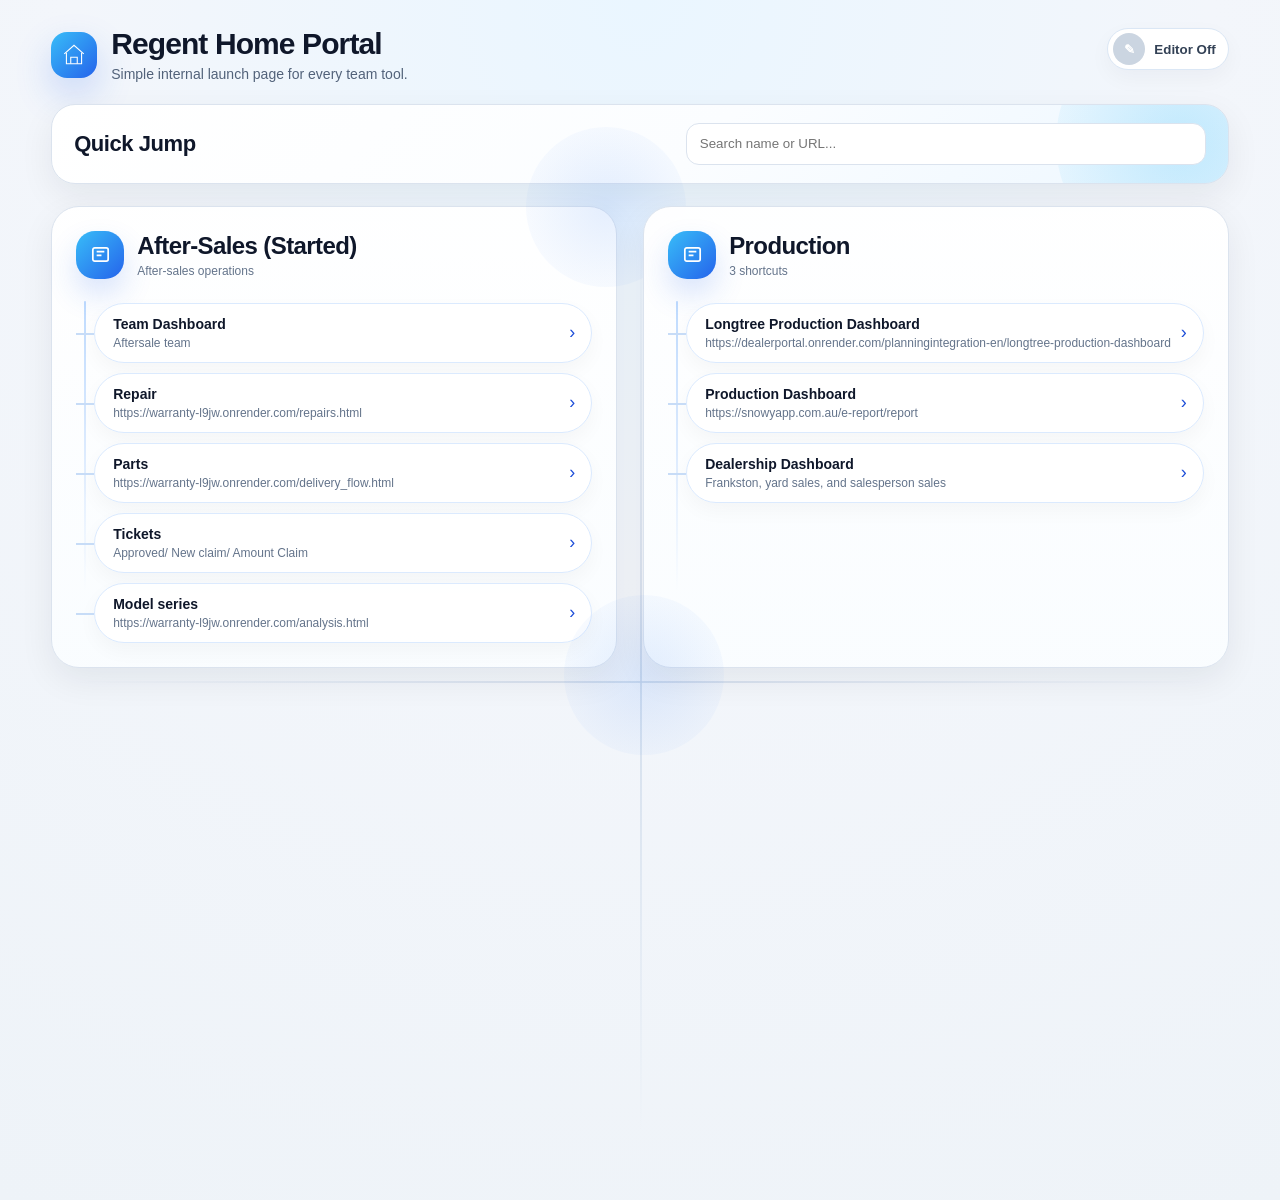
==== commit 546b0da3: "1" ====
--- a/index.html
+++ b/index.html
@@ -26,12 +26,6 @@
   <main class="portalCanvas" id="moduleGrid"></main>
 </div>
 
-<div id="portalView" class="portalView">
-  <div class="portalBar"><div class="portalTitle"><b id="frameTitle">Portal</b><span id="frameUrl"></span></div><div class="actions"><button class="btn" onclick="reloadFrame()">Reload</button><button class="btn primary" onclick="goHome()">Home</button></div></div>
-  <div class="frameWrap"><iframe id="portalFrame" class="frame" title="Portal content"></iframe></div>
-  <button class="floatingHome" onclick="goHome()" title="Back to Home"><svg width="25" height="25" viewBox="0 0 24 24" fill="none" stroke="currentColor"><path d="M3 11l9-8 9 8"/><path d="M5 10v10h14V10"/><path d="M9 20v-6h6v6"/></svg></button>
-</div>
-
 <div id="linkModal" class="modalBack"><div class="modal"><div class="modalHead"><h3 id="linkModalTitle">Add Link</h3><button class="iconBtn" onclick="closeModals()">&times;</button></div><div class="modalBody"><div class="formGrid"><div class="field"><label>Display Name</label><input id="linkName" class="input" placeholder="e.g. Dealer Workbench"></div><div class="field"><label>Module</label><select id="linkModule" class="select"></select></div><div class="field full"><label>URL / HTML file path</label><input id="linkUrl" class="input" placeholder="e.g. dealer-workbench.html or https://example.com"></div><div class="field full"><label>Short note</label><input id="linkNote" class="input" placeholder="Optional description"></div></div></div><div class="modalFoot"><button class="btn" onclick="closeModals()">Cancel</button><button id="deleteLinkBtn" class="btn danger hide" onclick="deleteEditingLink()">Delete</button><button class="btn primary" onclick="saveLink()">Save Link</button></div></div></div>
 <div id="moduleModal" class="modalBack"><div class="modal"><div class="modalHead"><h3 id="moduleModalTitle">Add Module</h3><button class="iconBtn" onclick="closeModals()">&times;</button></div><div class="modalBody"><div class="formGrid"><div class="field"><label>Module Name</label><input id="moduleName" class="input" placeholder="e.g. Dealer Portal"></div><div class="field"><label>Sub Title</label><input id="moduleNote" class="input" placeholder="Optional"></div></div></div><div class="modalFoot"><button class="btn" onclick="closeModals()">Cancel</button><button id="deleteModuleBtn" class="btn danger hide" onclick="deleteEditingModule()">Delete</button><button class="btn primary" onclick="saveModule()">Save Module</button></div></div></div>
 <div id="dataModal" class="modalBack"><div class="modal"><div class="modalHead"><h3>Backup / Import</h3><button class="iconBtn" onclick="closeModals()">&times;</button></div><div class="modalBody"><textarea id="dataText" class="textarea"></textarea></div><div class="modalFoot"><button class="btn" onclick="resetDraft()">Use Published</button><button class="btn" onclick="exportData()">Refresh Export</button><button class="btn" onclick="exportDataFile()">Export Data</button><button class="btn primary" onclick="importData()">Import JSON</button></div></div></div>
@@ -82,15 +76,12 @@
 function setEditorMode(on){editorMode=!!on;localStorage.setItem(EDITOR_KEY,editorMode?"1":"0");document.body.classList.toggle('editor',editorMode);$('editorSwitch').classList.toggle('active',editorMode);$('editorText').textContent=editorMode?'Editor On':'Editor Off';render()}
 function toggleEditor(){const next=!editorMode;if(next&&!ensureEditorToken())return;setEditorMode(next)}
 function render(){const q=($('searchInput')?.value||'').trim().toLowerCase();const grid=$('moduleGrid');grid.innerHTML='';const modules=data.modules.map(m=>({...m,links:(m.links||[]).filter(l=>!q||[l.name,l.url,l.note,m.name].join(' ').toLowerCase().includes(q))})).filter(m=>!q||m.links.length||m.name.toLowerCase().includes(q));
-  modules.forEach(m=>{const card=document.createElement('section');card.className='moduleCard';card.dataset.moduleId=m.id;card.draggable=editorMode&&!q;card.innerHTML=`<div class="dragHint">Drag module to reorder</div><div class="moduleTop"><div class="moduleTitle"><div class="moduleIcon">${iconSvg()}</div><div><h3>${esc(m.name)}</h3><p>${esc(m.note||`${(m.links||[]).length} shortcuts`)}</p></div></div><div class="miniActions"><button class="iconBtn" title="Add link" onclick="openLinkModal('${m.id}')">+</button><button class="iconBtn" title="Edit module" onclick="openModuleModal('${m.id}')">&#9998;</button></div></div><div class="linkGrid">${m.links&&m.links.length?m.links.map(l=>`<div class="shortcutWrap"><a class="portalLink" href="${esc(l.url)}" onclick="openPortal(event,'${m.id}','${l.id}')"><div><b>${esc(l.name)}</b><span>${esc(l.note||l.url)}</span></div><em class="goBadge">&rsaquo;</em></a><button class="editShortcut" title="Edit shortcut" onclick="openLinkModal('${m.id}','${l.id}')">&#9998;</button></div>`).join(''):`<div class="empty">${editorMode?'No links yet. Click + to add a shortcut under this module.':'No links yet.'}</div>`}</div><div class="addSmall"><button class="btn primary" onclick="openLinkModal('${m.id}')">+ Add Shortcut</button></div>`;bindDrag(card);grid.appendChild(card)});
+  modules.forEach(m=>{const card=document.createElement('section');card.className='moduleCard';card.dataset.moduleId=m.id;card.draggable=editorMode&&!q;card.innerHTML=`<div class="dragHint">Drag module to reorder</div><div class="moduleTop"><div class="moduleTitle"><div class="moduleIcon">${iconSvg()}</div><div><h3>${esc(m.name)}</h3><p>${esc(m.note||`${(m.links||[]).length} shortcuts`)}</p></div></div><div class="miniActions"><button class="iconBtn" title="Add link" onclick="openLinkModal('${m.id}')">+</button><button class="iconBtn" title="Edit module" onclick="openModuleModal('${m.id}')">&#9998;</button></div></div><div class="linkGrid">${m.links&&m.links.length?m.links.map(l=>`<div class="shortcutWrap"><a class="portalLink" href="${esc(normalizeUrl(l.url))}" target="_blank" rel="noopener noreferrer"><div><b>${esc(l.name)}</b><span>${esc(l.note||l.url)}</span></div><em class="goBadge">&rsaquo;</em></a><button class="editShortcut" title="Edit shortcut" onclick="openLinkModal('${m.id}','${l.id}')">&#9998;</button></div>`).join(''):`<div class="empty">${editorMode?'No links yet. Click + to add a shortcut under this module.':'No links yet.'}</div>`}</div><div class="addSmall"><button class="btn primary" onclick="openLinkModal('${m.id}')">+ Add Shortcut</button></div>`;bindDrag(card);grid.appendChild(card)});
   if(!modules.length){const card=document.createElement('section');card.className='moduleCard';card.innerHTML='<div class="empty">No matching portals found.</div>';grid.appendChild(card)}
 }
 function bindDrag(card){card.addEventListener('dragstart',e=>{if(!editorMode||$('searchInput').value.trim()){e.preventDefault();return}draggedModuleId=card.dataset.moduleId;card.classList.add('dragging');e.dataTransfer.effectAllowed='move';e.dataTransfer.setData('text/plain',draggedModuleId)});card.addEventListener('dragend',()=>{draggedModuleId=null;document.querySelectorAll('.moduleCard').forEach(c=>c.classList.remove('dragging','dragOver'))});card.addEventListener('dragover',e=>{if(!editorMode||!draggedModuleId||draggedModuleId===card.dataset.moduleId)return;e.preventDefault();card.classList.add('dragOver')});card.addEventListener('dragleave',()=>card.classList.remove('dragOver'));card.addEventListener('drop',e=>{if(!editorMode||!draggedModuleId)return;e.preventDefault();const targetId=card.dataset.moduleId;card.classList.remove('dragOver');if(!targetId||targetId===draggedModuleId)return;const from=data.modules.findIndex(m=>m.id===draggedModuleId);const to=data.modules.findIndex(m=>m.id===targetId);if(from<0||to<0)return;const [item]=data.modules.splice(from,1);data.modules.splice(to,0,item);saveData();render()})}
 function normalizeUrl(url){url=(url||'').trim();if(!url)return '#';if(url==='#')return '#';if(url.includes('://')||url.startsWith('/')||url.startsWith('./')||url.startsWith('../')||url.endsWith('.html'))return url;return 'https://'+url}
 function findLink(moduleId,linkId){const m=data.modules.find(x=>x.id===moduleId);const l=m?.links?.find(x=>x.id===linkId);return{m,l}}
-function openPortal(ev,moduleId,linkId){ev.preventDefault();const {m,l}=findLink(moduleId,linkId);if(!l)return;const url=normalizeUrl(l.url);if(url==='#'){if(editorMode){alert('Please edit this shortcut and replace # with a real URL or HTML file path.')}return}$('frameTitle').textContent=`${m.name} / ${l.name}`;$('frameUrl').textContent=url;$('portalFrame').src=url;$('portalView').classList.add('active')}
-function goHome(){$('portalFrame').src='about:blank';$('portalView').classList.remove('active')}
-function reloadFrame(){const f=$('portalFrame');if(f.src)f.src=f.src}
 function requireEditor(){if(!editorMode){return false}return true}
 function refreshModuleSelect(selected){$('linkModule').innerHTML=data.modules.map(m=>`<option value="${esc(m.id)}" ${m.id===selected?'selected':''}>${esc(m.name)}</option>`).join('')}
 function openLinkModal(moduleId,linkId){if(!requireEditor())return;editingLink=null;refreshModuleSelect(moduleId||data.modules[0]?.id);$('linkModalTitle').textContent='Add Link';$('linkName').value='';$('linkUrl').value='';$('linkNote').value='';$('deleteLinkBtn').classList.add('hide');if(moduleId&&linkId){const {l}=findLink(moduleId,linkId);if(l){editingLink={moduleId,linkId};$('linkModalTitle').textContent='Edit Link';$('linkModule').value=moduleId;$('linkName').value=l.name||'';$('linkUrl').value=l.url||'';$('linkNote').value=l.note||'';$('deleteLinkBtn').classList.remove('hide')}}$('linkModal').classList.add('active');setTimeout(()=>$('linkName').focus(),40)}
